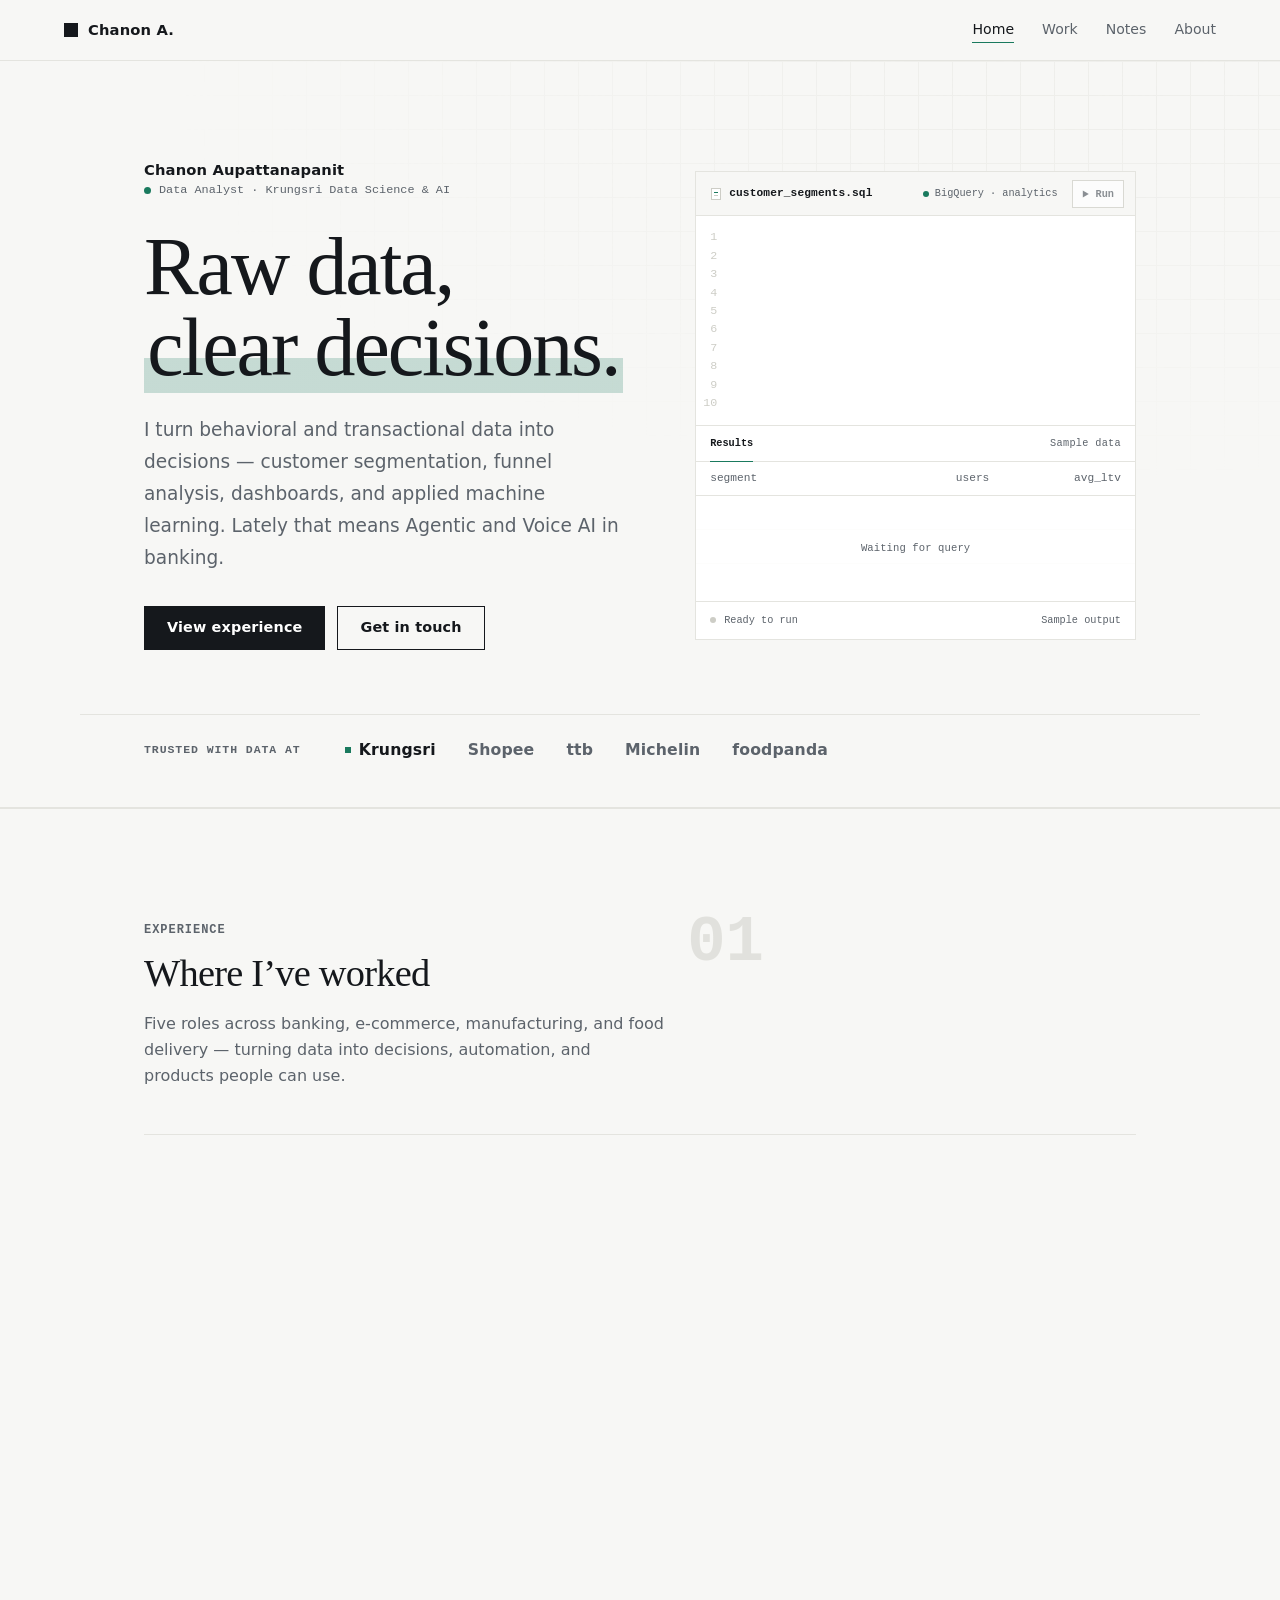
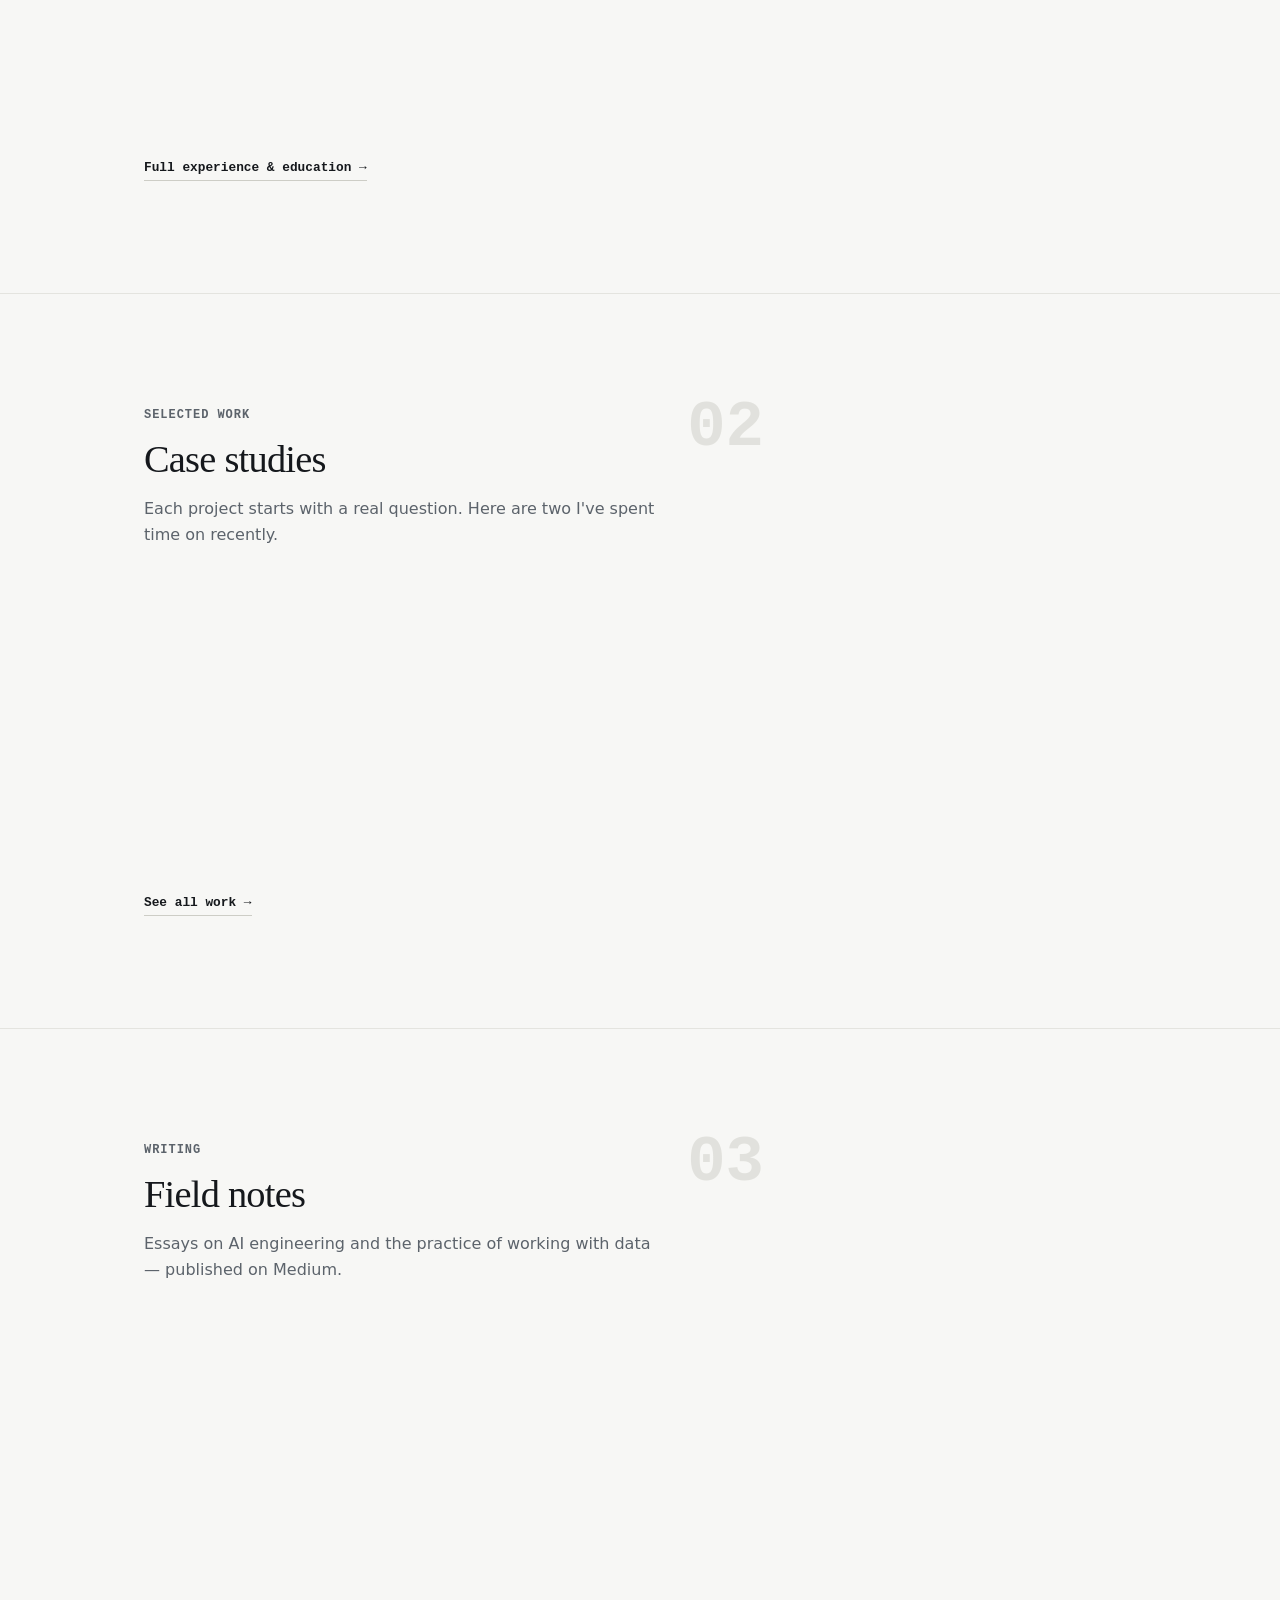
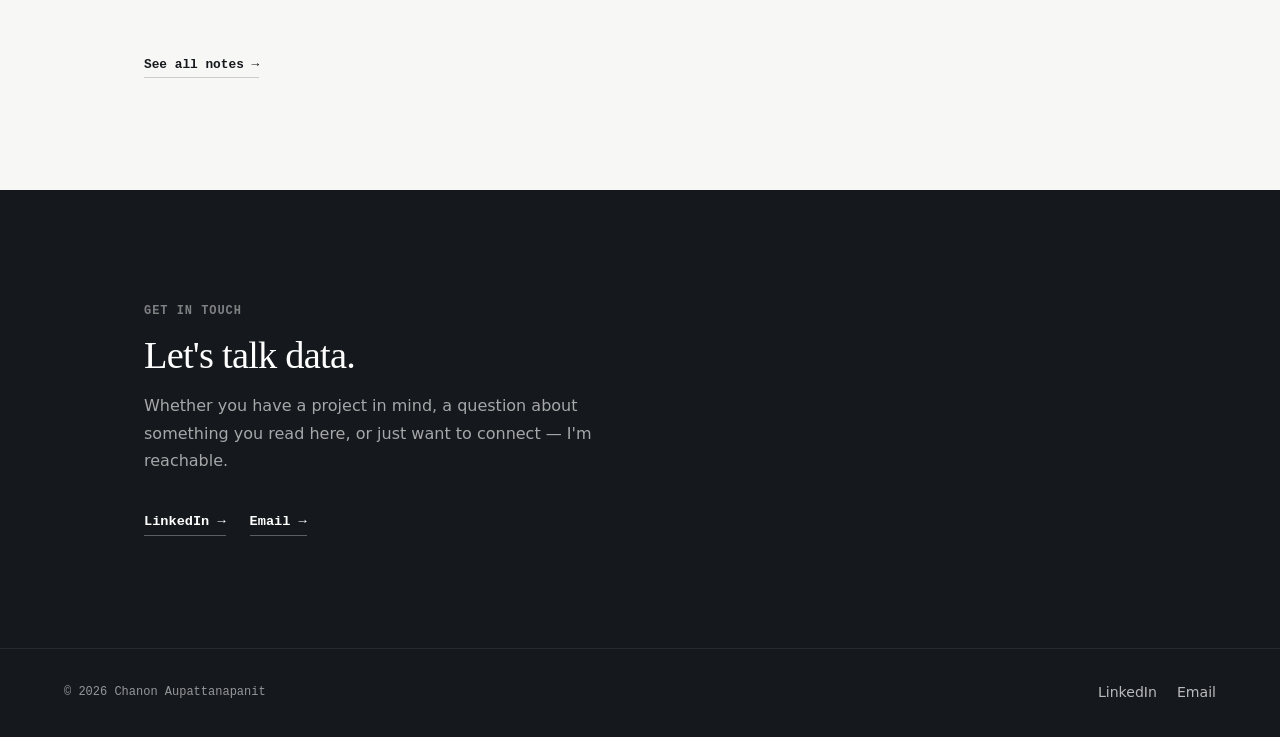
==== index.html @ 45e3fdbd "Secure portfolio website with project documents" ====
<!DOCTYPE html>
<html lang="en">
<head>
  <meta charset="UTF-8">
  <meta name="viewport" content="width=device-width, initial-scale=1.0">
  <meta http-equiv="Content-Security-Policy" content="default-src 'self'; base-uri 'self'; object-src 'none'; form-action 'none'; script-src 'self'; style-src 'self'; img-src 'self' data:; font-src 'self'; connect-src 'none'; media-src 'none'; frame-src 'none'; manifest-src 'self'; upgrade-insecure-requests">
  <meta name="referrer" content="no-referrer">
  <title>Chanon Aupattanapanit — Data &amp; ML</title>
  <meta name="description" content="Portfolio of Chanon Aupattanapanit — data analytics, machine learning, and the decisions that follow.">
  <meta name="author" content="Chanon Aupattanapanit">
  <meta name="theme-color" content="#f7f7f5">
  <link rel="icon" type="image/svg+xml" href="data:image/svg+xml,%3Csvg xmlns='http://www.w3.org/2000/svg' viewBox='0 0 32 32'%3E%3Crect width='32' height='32' fill='%23f7f7f5'/%3E%3Crect x='9' y='9' width='14' height='14' fill='%2315181c'/%3E%3C/svg%3E">
  <!-- [ FILL IN: replace with your actual GitHub Pages URL once the repo is published ] -->
  <link rel="canonical" href="https://nothingtaro.github.io/data-website/">
  <meta property="og:type" content="website">
  <meta property="og:title" content="Chanon Aupattanapanit — Data & ML">
  <meta property="og:description" content="Data analytics, machine learning, and the decisions that follow.">
  <meta property="og:url" content="https://nothingtaro.github.io/data-website/">
  <meta name="twitter:card" content="summary">
  <link rel="stylesheet" href="assets/css/styles.css">
</head>
<body>
  <a class="skip-link" href="#main">Skip to content</a>

  <header class="site-header">
    <a class="brand" href="index.html" aria-label="Home">
      <span class="brand-mark"></span>
      <span>Chanon A.</span>
    </a>
    <nav class="site-nav" aria-label="Primary navigation">
      <a href="index.html" class="current">Home</a>
      <a href="work.html">Work</a>
      <a href="notes.html">Notes</a>
      <a href="about.html">About</a>
    </nav>
  </header>

  <main id="main">

    <!-- Hero ========================================================= -->
    <section class="hero">
      <div class="hero-grid-bg" aria-hidden="true"></div>
      <div class="container hero-inner">

        <div class="hero-copy">
          <div class="hero-identity">
            <span class="hero-id-text">
              <span class="hero-id-name">Chanon Aupattanapanit</span>
              <span class="hero-id-role">
                <span class="live-dot" aria-hidden="true"></span>
                Data Analyst · Krungsri Data Science &amp; AI
              </span>
            </span>
          </div>

          <h1 class="hero-headline">Raw data,<br><span class="hl">clear decisions.</span></h1>

          <p class="hero-lede">
            I turn behavioral and transactional data into decisions — customer
            segmentation, funnel analysis, dashboards, and applied machine learning.
            Lately that means Agentic and Voice AI in banking.
          </p>

          <div class="hero-cta">
            <a class="button primary" href="#experience">View experience</a>
            <a class="button secondary" href="#contact">Get in touch</a>
          </div>
        </div>

        <figure class="hero-visual sql-demo" data-sql-demo
                aria-labelledby="sql-demo-title" aria-describedby="sql-demo-description">
          <figcaption class="sql-toolbar">
            <span class="sql-file" id="sql-demo-title">
              <span class="sql-file-mark" aria-hidden="true"></span>
              customer_segments.sql
            </span>
            <span class="sql-connection">
              <span class="sql-connection-dot" aria-hidden="true"></span>
              <span class="sql-connection-wide">BigQuery · </span>analytics
            </span>
            <button class="sql-run" type="button" data-sql-run hidden>
              <svg viewBox="0 0 10 12" width="8" height="10" aria-hidden="true" focusable="false">
                <path d="M1 1.5 8.5 6 1 10.5Z" fill="currentColor"></path>
              </svg>
              <span data-sql-run-label>Run again</span>
            </button>
            <span class="visually-hidden" id="sql-demo-description">
              An illustrative customer segmentation query being written and run, followed by sample results.
            </span>
          </figcaption>

          <div class="sql-editor">
            <pre class="sql-query"><code><span class="sql-line" data-sql-line><span class="sql-line-code"><span class="tok-key">SELECT</span></span></span>
<span class="sql-line" data-sql-line><span class="sql-line-code">  segment,</span></span>
<span class="sql-line" data-sql-line><span class="sql-line-code">  <span class="tok-fn">COUNT</span>(<span class="tok-key">DISTINCT</span> customer_id) <span class="tok-key">AS</span> users,</span></span>
<span class="sql-line" data-sql-line><span class="sql-line-code">  <span class="tok-fn">ROUND</span>(<span class="tok-fn">AVG</span>(ltv)) <span class="tok-key">AS</span> avg_ltv</span></span>
<span class="sql-line" data-sql-line><span class="sql-line-code"><span class="tok-key">FROM</span> <span class="tok-source">`analytics.customer_segments`</span></span></span>
<span class="sql-line" data-sql-line><span class="sql-line-code"><span class="tok-key">WHERE</span> last_active_date <span class="tok-op">&gt;=</span> <span class="tok-fn">DATE_SUB</span>(</span></span>
<span class="sql-line" data-sql-line><span class="sql-line-code">  <span class="tok-fn">CURRENT_DATE</span>(), <span class="tok-key">INTERVAL</span> <span class="tok-num">90</span> <span class="tok-key">DAY</span>)</span></span>
<span class="sql-line" data-sql-line><span class="sql-line-code"><span class="tok-key">GROUP BY</span> segment</span></span>
<span class="sql-line" data-sql-line><span class="sql-line-code"><span class="tok-key">ORDER BY</span> avg_ltv <span class="tok-key">DESC</span></span></span>
<span class="sql-line" data-sql-line><span class="sql-line-code"><span class="tok-key">LIMIT</span> <span class="tok-num">3</span>;</span></span></code></pre>
          </div>

          <div class="sql-progress" aria-hidden="true"><span></span></div>

          <div class="sql-results">
            <div class="sql-results-bar">
              <span class="sql-results-tab">Results</span>
              <span class="sql-sample-label">Sample data</span>
            </div>
            <div class="sql-results-body">
              <table class="sql-table">
                <caption class="visually-hidden">Sample results from the customer segmentation query</caption>
                <colgroup>
                  <col class="sql-col-segment">
                  <col>
                  <col>
                </colgroup>
                <thead>
                  <tr>
                    <th scope="col">segment</th>
                    <th scope="col">users</th>
                    <th scope="col">avg_ltv</th>
                  </tr>
                </thead>
                <tbody>
                  <tr class="sql-result-row" data-sql-row>
                    <td>Champions</td>
                    <td>184,392</td>
                    <td>฿12,840</td>
                  </tr>
                  <tr class="sql-result-row" data-sql-row>
                    <td>Loyal</td>
                    <td>327,018</td>
                    <td>฿8,420</td>
                  </tr>
                  <tr class="sql-result-row" data-sql-row>
                    <td>Promising</td>
                    <td>241,506</td>
                    <td>฿5,960</td>
                  </tr>
                </tbody>
              </table>
              <div class="sql-empty-state" data-sql-empty aria-hidden="true">Waiting for query</div>
            </div>
            <div class="sql-status">
              <span class="sql-status-copy">
                <span class="sql-status-dot" aria-hidden="true"></span>
                <span data-sql-status>Query complete</span>
              </span>
              <span class="sql-status-meta" data-sql-meta>3 rows</span>
            </div>
            <span class="visually-hidden" data-sql-announcer aria-live="polite"></span>
          </div>
        </figure>

      </div>

      <!-- Credibility strip -->
      <div class="container creds">
        <p class="creds-label">Trusted with data at</p>
        <ul class="creds-brands">
          <li class="is-current">Krungsri</li>
          <li>Shopee</li>
          <li>ttb</li>
          <li>Michelin</li>
          <li>foodpanda</li>
        </ul>
      </div>
    </section>

    <!-- 01 · Experience ============================================= -->
    <section id="experience" class="section section--divided home-experience">
      <div class="container">
        <div class="section-head">
          <span class="section-index" aria-hidden="true">01</span>
          <p class="section-kicker">Experience</p>
          <h2>Where I’ve worked</h2>
          <p class="section-intro">
            Five roles across banking, e-commerce, manufacturing, and food delivery — turning data into
            decisions, automation, and products people can use.
          </p>
        </div>

        <div class="experience-list">
          <article class="experience-item is-current" data-reveal>
            <p class="experience-period">May 2025 – present</p>
            <div class="experience-position">
              <h3>Data Analyst</h3>
              <p class="experience-org">Krungsri · DDO Innovation, Data Science &amp; AI</p>
            </div>
            <p class="experience-summary">
              Built renewal-campaign segmentation and app-funnel analysis to guide personalized
              communication; supporting Voice and Agentic AI for QC operations.
            </p>
          </article>

          <article class="experience-item" data-reveal>
            <p class="experience-period">Nov 2023 – Apr 2025</p>
            <div class="experience-position">
              <h3>Business Intelligence &amp; Seller Experience</h3>
              <p class="experience-org">Shopee · BD Infrastructure</p>
            </div>
            <p class="experience-summary">
              Built payment-operations automation that cut prepaid-campaign task volume by 70%,
              then surfaced seller pain points through sentiment analysis.
            </p>
          </article>

          <article class="experience-item" data-reveal>
            <p class="experience-period">Jun – Aug 2023</p>
            <div class="experience-position">
              <h3>Data Scientist <span class="role-tag">Intern</span></h3>
              <p class="experience-org">ttb bank · TTB Analytics</p>
            </div>
            <p class="experience-summary">
              Applied reinforcement learning to enhance the DELPHI algorithm behind personalized
              card recommendations in the TTB application.
            </p>
          </article>

          <article class="experience-item" data-reveal>
            <p class="experience-period">Jan – Apr 2023</p>
            <div class="experience-position">
              <h3>Data Analyst <span class="role-tag">Intern</span></h3>
              <p class="experience-org">Michelin · Norm &amp; Regulation</p>
            </div>
            <p class="experience-summary">
              Designed a dashboard to track tire-line certification approvals and shaped raw
              operational data into analysis-ready datasets.
            </p>
          </article>

          <article class="experience-item" data-reveal>
            <p class="experience-period">Dec 2021 – Jan 2022</p>
            <div class="experience-position">
              <h3>Data Analyst <span class="role-tag">Intern</span></h3>
              <p class="experience-org">foodpanda · Data &amp; Insight</p>
            </div>
            <p class="experience-summary">
              Extracted vendor insights and built an interactive KPI dashboard for 2021
              business performance.
            </p>
          </article>
        </div>

        <a class="see-all" href="about.html#experience">Full experience &amp; education →</a>
      </div>
    </section>

    <!-- 02 · Work =================================================== -->
    <section class="section section--divided">
      <div class="container">
        <div class="section-head">
          <span class="section-index" aria-hidden="true">02</span>
          <p class="section-kicker">Selected work</p>
          <h2>Case studies</h2>
          <p class="section-intro">
            Each project starts with a real question. Here are two I've spent time on recently.
          </p>
        </div>

        <div class="card-grid">
          <article class="feature-card" data-reveal>
            <div class="feature-top">
              <span class="feature-cat">Deep learning</span>
              <span class="feature-num" aria-hidden="true">01</span>
            </div>
            <h3>Thai Food Image Classification</h3>
            <p>A CNN that identifies 12 Thai dishes from a single photo — a fine-tuned
              Xception reached 93% accuracy across four benchmarked architectures.</p>
            <div class="feature-foot">
              <span class="feature-metric"><b>93%</b> accuracy · 4 models</span>
              <a class="teaser-link" href="work.html#thai-food">Read case study →</a>
            </div>
          </article>

          <article class="feature-card" data-reveal>
            <div class="feature-top">
              <span class="feature-cat">Optimization / ML</span>
              <span class="feature-num" aria-hidden="true">02</span>
            </div>
            <h3>Dynamic Vehicle Routing</h3>
            <p>Dispatch strategies for vehicle routing with time windows at the EURO Meets
              NeurIPS 2022 competition — 26th on the qualification leaderboard.</p>
            <div class="feature-foot">
              <span class="feature-metric"><b>26th</b> of the qualifying field</span>
              <a class="teaser-link" href="work.html#vehicle-routing">Read case study →</a>
            </div>
          </article>
        </div>

        <a class="see-all" href="work.html">See all work →</a>
      </div>
    </section>

    <!-- 03 · Notes ================================================== -->
    <section class="section section--divided">
      <div class="container">
        <div class="section-head">
          <span class="section-index" aria-hidden="true">03</span>
          <p class="section-kicker">Writing</p>
          <h2>Field notes</h2>
          <p class="section-intro">
            Essays on AI engineering and the practice of working with data — published on Medium.
          </p>
        </div>

        <div class="card-grid">
          <article class="note-card" data-reveal>
            <div class="note-top">
              <time datetime="2026-06-29">Jun 2026</time>
              <span class="note-tag">Agentic AI</span>
            </div>
            <h3>Loop Engineering: the loop that knows when to stop</h3>
            <p>The overlooked layer above prompt, context, and harness — designing the control
              flow that decides when an agent keeps iterating or stops.</p>
            <a class="teaser-link" href="notes.html">Read note →</a>
          </article>

          <article class="note-card" data-reveal>
            <div class="note-top">
              <time datetime="2026-06-07">Jun 2026</time>
              <span class="note-tag">AI Engineering</span>
            </div>
            <h3>From prompt to harness: three evolutions every AI builder must understand</h3>
            <p>Most production AI failures aren't model problems. A framework for what they
              actually are — and how to fix them.</p>
            <a class="teaser-link" href="notes.html">Read note →</a>
          </article>
        </div>

        <a class="see-all" href="notes.html">See all notes →</a>
      </div>
    </section>

    <!-- Contact close =============================================== -->
    <section id="contact" class="section contact-close">
      <div class="container">
        <p class="section-kicker">Get in touch</p>
        <h2>Let's talk data.</h2>
        <p class="contact-text">
          Whether you have a project in mind, a question about something you read here,
          or just want to connect — I'm reachable.
        </p>
        <div class="contact-links">
          <a href="https://www.linkedin.com/in/chanon-a/" target="_blank" rel="noopener noreferrer">LinkedIn →</a>
          <a href="mailto:chanon.aupattanapanit@gmail.com">Email →</a>
        </div>
      </div>
    </section>

  </main>

  <footer class="site-footer">
    <p class="footer-copy">&copy; 2026 Chanon Aupattanapanit</p>
    <div class="footer-links">
      <a href="https://www.linkedin.com/in/chanon-a/" target="_blank" rel="noopener noreferrer">LinkedIn</a>
      <a href="mailto:chanon.aupattanapanit@gmail.com">Email</a>
    </div>
  </footer>

  <script src="assets/js/motion.js" defer></script>
</body>
</html>
---- assets/css/styles.css ----
/* ---------------------------------------------------------------
   Design tokens
--------------------------------------------------------------- */
:root {
  --bg: #f7f7f5;
  --paper: #ffffff;
  --ink: #15181c;
  --muted: #5c636b;
  --line: #e4e4df;
  --line-strong: #cdcdc6;
  --accent: #1a7a5e;
  --serif: Georgia, "Times New Roman", serif;
  --mono: "SFMono-Regular", Consolas, "Liberation Mono", monospace;
  --sans: system-ui, -apple-system, BlinkMacSystemFont, "Segoe UI", sans-serif;
  --max-w: 1120px;
  --pad: clamp(20px, 5vw, 72px);
  --dur-fast: 150ms;
  --dur-base: 240ms;
  --ease-out: cubic-bezier(0.22, 1, 0.36, 1);
  --ease-in: cubic-bezier(0.4, 0, 1, 1);
}

/* ---------------------------------------------------------------
   Reset & base
--------------------------------------------------------------- */
*, *::before, *::after { box-sizing: border-box; }

html { scroll-behavior: smooth; }

body {
  margin: 0;
  color: var(--ink);
  font-family: var(--sans);
  background: var(--bg);
  font-size: 16px;
  line-height: 1.65;
  -webkit-font-smoothing: antialiased;
}

a { color: inherit; text-decoration: none; }

img { display: block; max-width: 100%; }

/* ---------------------------------------------------------------
   Accessibility
--------------------------------------------------------------- */
:focus-visible {
  outline: 2px solid var(--accent);
  outline-offset: 3px;
}

.skip-link {
  position: absolute;
  left: -9999px;
  top: 0;
  z-index: 100;
  background: var(--ink);
  color: #fff;
  padding: 10px 16px;
  font-family: var(--sans);
  font-weight: 600;
  font-size: 0.9rem;
}

.skip-link:focus {
  left: var(--pad);
  top: 12px;
}

/* Anchor targets must clear the sticky header */
:target {
  scroll-margin-top: 96px;
}

@media (prefers-reduced-motion: reduce) {
  html { scroll-behavior: auto; }
  *, *::before, *::after {
    animation-duration: 0.01ms !important;
    animation-iteration-count: 1 !important;
    animation-delay: 0s !important;
    transition-duration: 0.01ms !important;
    transition-delay: 0s !important;
  }
  [data-reveal] {
    transition-duration: 0.01ms !important;
  }
}

.visually-hidden {
  position: absolute !important;
  width: 1px !important;
  height: 1px !important;
  padding: 0 !important;
  margin: -1px !important;
  overflow: hidden !important;
  clip: rect(0, 0, 0, 0) !important;
  white-space: nowrap !important;
  border: 0 !important;
}

/* ---------------------------------------------------------------
   Motion — entrance on load
--------------------------------------------------------------- */
@keyframes fade-up {
  from { opacity: 0; transform: translateY(10px); }
  to { opacity: 1; transform: none; }
}

.hero-identity,
.hero-headline,
.hero-lede,
.hero-cta,
.hero-visual,
.page-hero .eyebrow,
.page-hero h1,
.page-hero-text {
  animation: fade-up var(--dur-base) var(--ease-out) both;
}

.hero-identity { animation-delay: 0ms; }
.hero-headline { animation-delay: 80ms; }
.hero-lede     { animation-delay: 160ms; }
.hero-cta      { animation-delay: 240ms; }
.hero-visual   { animation-delay: 220ms; }

.page-hero .eyebrow { animation-delay: 0ms; }
.page-hero h1        { animation-delay: 60ms; }
.page-hero-text      { animation-delay: 120ms; }

/* ---------------------------------------------------------------
   Motion — scroll reveal (progressive enhancement, see motion.js)
   Content is visible by default; only hidden once js-reveal
   confirms IntersectionObserver support and JS actually ran.
--------------------------------------------------------------- */
[data-reveal] {
  transition: opacity var(--dur-base) var(--ease-out), transform var(--dur-base) var(--ease-out);
}

html.js-reveal [data-reveal] {
  opacity: 0;
  transform: translateY(12px);
}

html.js-reveal [data-reveal].is-visible {
  opacity: 1;
  transform: none;
}

.card-grid > :nth-child(2) { transition-delay: 80ms; }

/* ---------------------------------------------------------------
   Typography
--------------------------------------------------------------- */
h1, h2 {
  font-family: var(--serif);
  font-weight: 400;
  margin-top: 0;
  letter-spacing: -0.02em;
}

h3, h4 {
  font-family: var(--sans);
  margin-top: 0;
}

h1 {
  font-size: clamp(2.8rem, 6.5vw, 6rem);
  line-height: 1.0;
  margin-bottom: 28px;
  overflow-wrap: break-word;
}

h2 {
  font-size: clamp(1.8rem, 3vw, 2.8rem);
  line-height: 1.1;
  margin-bottom: 16px;
}

h3 {
  font-size: 1.1rem;
  font-weight: 600;
  line-height: 1.35;
  margin-bottom: 8px;
}

h4 {
  font-size: 1rem;
  font-weight: 600;
  margin-bottom: 4px;
}

p { margin-top: 0; line-height: 1.65; }

.mono { font-family: var(--mono); }
.muted { color: var(--muted); }

/* ---------------------------------------------------------------
   Layout
--------------------------------------------------------------- */
.container {
  max-width: var(--max-w);
  margin-inline: auto;
  padding-inline: var(--pad);
}

.section { padding-block: clamp(72px, 10vw, 112px); }
.section--divided { border-top: 1px solid var(--line); }

.section-intro {
  color: var(--muted);
  max-width: 520px;
  margin-bottom: 40px;
}

.section-head {
  position: relative;
  max-width: 620px;
  margin-bottom: 44px;
}

.section-index {
  position: absolute;
  top: -0.15em;
  right: 0;
  font-family: var(--mono);
  font-size: clamp(2.4rem, 6vw, 4rem);
  font-weight: 600;
  line-height: 1;
  color: var(--line-strong);
  opacity: 0.5;
  pointer-events: none;
}

.section-head .section-intro { margin-bottom: 0; }

/* ---------------------------------------------------------------
   Buttons
--------------------------------------------------------------- */
.button {
  display: inline-flex;
  min-height: 44px;
  align-items: center;
  justify-content: center;
  padding: 0 22px;
  border: 1px solid var(--ink);
  font-family: var(--sans);
  font-weight: 600;
  font-size: 0.9rem;
  cursor: pointer;
  transition: background var(--dur-fast) ease, color var(--dur-fast) ease, transform var(--dur-fast) var(--ease-out);
  letter-spacing: 0.01em;
}

.button:active { transform: translateY(1px); }

.button.primary {
  background: var(--ink);
  color: #fff;
}

.button.secondary {
  background: transparent;
  color: var(--ink);
}

@media (hover: hover) and (pointer: fine) {
  .button.primary:hover { background: #2a2f35; }

  .button.secondary:hover {
    background: var(--ink);
    color: #fff;
  }
}

/* ---------------------------------------------------------------
   Header / Nav
--------------------------------------------------------------- */
.site-header {
  position: sticky;
  top: 0;
  z-index: 10;
  display: flex;
  align-items: center;
  justify-content: space-between;
  gap: 24px;
  padding: 18px var(--pad);
  border-bottom: 1px solid var(--line);
  background: rgba(247, 247, 245, 0.94);
  backdrop-filter: blur(16px);
}

.brand {
  display: flex;
  align-items: center;
  gap: 10px;
  font-weight: 700;
  font-size: 0.92rem;
  letter-spacing: 0.01em;
}

.brand-mark {
  width: 14px;
  height: 14px;
  background: var(--ink);
  flex-shrink: 0;
}

.site-nav {
  display: flex;
  align-items: center;
  gap: clamp(16px, 2.5vw, 28px);
  font-size: 0.88rem;
  font-weight: 500;
  color: var(--muted);
}

.site-nav a {
  position: relative;
  padding-bottom: 1px;
}

.site-nav a::after {
  content: "";
  position: absolute;
  left: 0;
  right: 0;
  bottom: -1px;
  height: 1px;
  background: var(--accent);
  transform: scaleX(0);
  transform-origin: left;
  transition: transform var(--dur-fast) var(--ease-out);
}

.site-nav a.current,
.site-nav a:focus-visible {
  color: var(--ink);
}

.site-nav a.current::after,
.site-nav a:focus-visible::after {
  transform: scaleX(1);
}

@media (hover: hover) and (pointer: fine) {
  .site-nav a:hover { color: var(--ink); }
  .site-nav a:hover::after { transform: scaleX(1); }
}

/* ---------------------------------------------------------------
   Shared labels
--------------------------------------------------------------- */
.eyebrow,
.section-kicker {
  font-family: var(--mono);
  font-size: 0.75rem;
  font-weight: 600;
  color: var(--muted);
  text-transform: uppercase;
  letter-spacing: 0.08em;
  margin: 0 0 12px;
}

.meta-label {
  font-family: var(--mono);
  font-size: 0.75rem;
  color: var(--muted);
  text-transform: uppercase;
  letter-spacing: 0.06em;
}

.tag {
  font-family: var(--mono);
  font-size: 0.72rem;
  font-weight: 600;
  padding: 3px 8px;
  border: 1px solid var(--line);
  color: var(--muted);
}

.see-all {
  display: inline-block;
  font-family: var(--mono);
  font-size: 0.8rem;
  font-weight: 600;
  color: var(--ink);
  border-bottom: 1px solid var(--line-strong);
  padding-bottom: 2px;
  transition: border-color var(--dur-fast), color var(--dur-fast);
}

.teaser-link {
  display: inline-block;
  font-family: var(--mono);
  font-size: 0.78rem;
  font-weight: 600;
  color: var(--accent);
  transition: opacity var(--dur-fast), transform var(--dur-fast) var(--ease-out);
}

.teaser-link:focus-visible { opacity: 0.7; transform: translateX(3px); }

@media (hover: hover) and (pointer: fine) {
  .see-all:hover { border-color: var(--accent); color: var(--accent); }
  .teaser-link:hover { opacity: 0.7; transform: translateX(3px); }
}

/* ---------------------------------------------------------------
   Page hero (inner pages)
--------------------------------------------------------------- */
.page-hero {
  padding-block: clamp(56px, 8vw, 96px) 48px;
  border-bottom: 1px solid var(--line);
}

.page-hero h1 {
  font-size: clamp(2.4rem, 5vw, 4.8rem);
  margin-bottom: 16px;
}

.page-hero-text {
  color: var(--muted);
  max-width: 520px;
  font-size: 1rem;
  line-height: 1.72;
  margin: 0;
}

/* ---------------------------------------------------------------
   Hero (index.html)
--------------------------------------------------------------- */
.hero {
  position: relative;
  overflow: hidden;
  padding-block: clamp(52px, 8vw, 100px) clamp(28px, 4vw, 44px);
  border-bottom: 1px solid var(--line);
}

/* faint data-grid texture, fading toward the visual */
.hero-grid-bg {
  position: absolute;
  inset: 0;
  background-image:
    linear-gradient(var(--line) 1px, transparent 1px),
    linear-gradient(90deg, var(--line) 1px, transparent 1px);
  background-size: 34px 34px;
  -webkit-mask-image: radial-gradient(115% 85% at 82% 6%, #000 0%, transparent 60%);
          mask-image: radial-gradient(115% 85% at 82% 6%, #000 0%, transparent 60%);
  opacity: 0.5;
  pointer-events: none;
}

.hero-inner {
  position: relative;
  display: grid;
  grid-template-columns: minmax(0, 1.05fr) minmax(0, 0.95fr);
  gap: clamp(32px, 5vw, 72px);
  align-items: center;
}

.hero-copy {
  min-width: 0;
  max-width: 620px;
}

/* identity row */
.hero-identity {
  display: flex;
  align-items: center;
  gap: 12px;
  margin-bottom: 30px;
}

.hero-id-text { display: flex; flex-direction: column; gap: 3px; line-height: 1.25; }

.hero-id-name {
  font-weight: 600;
  font-size: 0.92rem;
  letter-spacing: 0.01em;
}

.hero-id-role {
  display: flex;
  align-items: center;
  gap: 8px;
  font-family: var(--mono);
  font-size: 0.74rem;
  color: var(--muted);
}

.live-dot {
  width: 7px;
  height: 7px;
  border-radius: 50%;
  background: var(--accent);
  flex-shrink: 0;
}

@media (prefers-reduced-motion: no-preference) {
  .live-dot { animation: live-pulse 2.4s var(--ease-out) infinite; }
}

@keyframes live-pulse {
  0%   { box-shadow: 0 0 0 0 rgba(26, 122, 94, 0.45); }
  70%  { box-shadow: 0 0 0 7px rgba(26, 122, 94, 0); }
  100% { box-shadow: 0 0 0 0 rgba(26, 122, 94, 0); }
}

/* headline */
.hero-headline {
  font-size: clamp(2.9rem, 6.4vw, 5.6rem);
  line-height: 0.98;
  letter-spacing: -0.025em;
  margin-bottom: 26px;
  overflow-wrap: break-word;
}

.hero-headline .hl {
  background-image: linear-gradient(transparent 62%, rgba(26, 122, 94, 0.22) 62%);
  background-repeat: no-repeat;
  background-size: 100% 100%;
  padding-inline: 0.04em;
}

@media (prefers-reduced-motion: no-preference) {
  .hero-headline .hl {
    background-size: 0% 100%;
    animation: hl-sweep 0.7s var(--ease-out) 0.55s forwards;
  }
}

@keyframes hl-sweep { to { background-size: 100% 100%; } }

.hero-lede {
  max-width: 34rem;
  color: var(--muted);
  font-size: clamp(1rem, 1.5vw, 1.16rem);
  line-height: 1.72;
  margin-bottom: 32px;
}

.hero-cta { display: flex; gap: 12px; flex-wrap: wrap; }

/* hero visual — SQL query demo */
.hero-visual {
  min-width: 0;
  margin: 0;
  border: 1px solid var(--line);
  background: var(--paper);
  overflow: hidden;
}

.sql-toolbar {
  display: grid;
  grid-template-columns: minmax(0, 1fr) auto auto;
  align-items: center;
  gap: 14px;
  min-height: 44px;
  padding: 7px 11px 7px 15px;
  border-bottom: 1px solid var(--line);
  background: var(--bg);
  color: var(--muted);
  font-family: var(--mono);
  font-size: 0.7rem;
  font-weight: 600;
}

.sql-file {
  display: flex;
  align-items: center;
  gap: 8px;
  min-width: 0;
  color: var(--ink);
  letter-spacing: 0.01em;
  white-space: nowrap;
  overflow: hidden;
  text-overflow: ellipsis;
}

.sql-file-mark {
  position: relative;
  width: 10px;
  height: 12px;
  border: 1px solid var(--line-strong);
  background: var(--paper);
  flex: 0 0 auto;
}

.sql-file-mark::after {
  content: "";
  position: absolute;
  left: 2px;
  right: 2px;
  top: 3px;
  height: 1px;
  background: var(--accent);
  box-shadow: 0 3px 0 var(--line-strong);
}

.sql-connection {
  display: inline-flex;
  align-items: center;
  gap: 6px;
  font-size: 0.64rem;
  font-weight: 400;
  white-space: nowrap;
}

.sql-connection-dot {
  width: 6px;
  height: 6px;
  border-radius: 50%;
  background: var(--accent);
  flex: 0 0 auto;
}

.sql-run {
  display: inline-flex;
  align-items: center;
  justify-content: center;
  gap: 6px;
  min-height: 28px;
  padding: 0 9px;
  border: 1px solid var(--line-strong);
  border-radius: 0;
  background: var(--paper);
  color: var(--ink);
  font: 600 0.64rem/1 var(--mono);
  cursor: pointer;
  transition: border-color var(--dur-fast), color var(--dur-fast), background var(--dur-fast);
}

.sql-run[hidden] { display: none; }

.sql-run:disabled {
  color: var(--muted);
  cursor: default;
  opacity: 0.7;
}

@media (hover: hover) and (pointer: fine) {
  .sql-run:not(:disabled):hover {
    border-color: var(--accent);
    color: var(--accent);
  }
}

.sql-editor {
  overflow-x: auto;
  overflow-y: hidden;
  padding: 12px 0;
  scrollbar-width: thin;
  scrollbar-color: var(--line-strong) transparent;
}

.sql-query {
  margin: 0;
  color: var(--ink);
  font-family: var(--mono);
  font-size: clamp(0.66rem, 1.05vw, 0.73rem);
  line-height: 1.58;
}

.sql-query code {
  counter-reset: sql-line;
  white-space: normal;
}

.sql-line {
  position: relative;
  display: grid;
  grid-template-columns: 2.7em max-content;
  min-width: max-content;
  padding-right: 16px;
  counter-increment: sql-line;
}

.sql-line::before {
  content: counter(sql-line);
  display: block;
  padding-right: 0.9em;
  text-align: right;
  color: var(--line-strong);
  transition: color var(--dur-fast);
}

.sql-line-code {
  display: inline-block;
  width: max-content;
  padding-right: 2px;
  border-right: 1px solid transparent;
  white-space: pre;
}

.tok-key { color: var(--accent); font-weight: 600; }
.tok-fn  { color: var(--ink); font-weight: 600; }
.tok-op,
.tok-num,
.tok-source { color: var(--muted); }

.sql-demo.is-enhanced .sql-line-code {
  opacity: 0.12;
  clip-path: inset(0 100% 0 0);
}

.sql-demo.is-enhanced .sql-line.is-written .sql-line-code {
  opacity: 1;
  clip-path: inset(0 0 0 0);
  transition: clip-path 220ms linear, opacity 120ms ease;
}

.sql-demo.is-enhanced .sql-line.is-current {
  background: linear-gradient(90deg, rgba(26, 122, 94, 0.055), transparent 82%);
}

.sql-demo.is-enhanced .sql-line.is-current::before { color: var(--accent); }

.sql-demo.is-enhanced .sql-line.is-current .sql-line-code {
  border-right-color: var(--accent);
}

.sql-progress {
  position: relative;
  height: 1px;
  overflow: hidden;
  background: var(--line);
}

.sql-progress span {
  position: absolute;
  inset: 0;
  background: var(--accent);
  opacity: 0;
  transform: scaleX(0);
  transform-origin: left;
}

.sql-demo.is-running .sql-progress span {
  animation: sql-execute 680ms var(--ease-out) both;
}

@keyframes sql-execute {
  0% { opacity: 0.45; transform: scaleX(0); }
  100% { opacity: 1; transform: scaleX(1); }
}

.sql-results { background: var(--paper); }

.sql-results-bar {
  display: flex;
  align-items: stretch;
  justify-content: space-between;
  min-height: 36px;
  border-bottom: 1px solid var(--line);
}

.sql-results-tab,
.sql-sample-label {
  display: inline-flex;
  align-items: center;
  font-family: var(--mono);
  font-size: 0.64rem;
}

.sql-results-tab {
  position: relative;
  padding: 0 14px;
  color: var(--ink);
  font-weight: 600;
}

.sql-results-tab::after {
  content: "";
  position: absolute;
  left: 14px;
  right: 14px;
  bottom: -1px;
  height: 1px;
  background: var(--accent);
}

.sql-sample-label {
  padding: 0 14px;
  color: var(--muted);
  letter-spacing: 0.03em;
}

.sql-results-body {
  position: relative;
  min-height: 139px;
  overflow-x: auto;
  overflow-y: hidden;
  scrollbar-width: thin;
  scrollbar-color: var(--line-strong) transparent;
}

.sql-table {
  width: 100%;
  border-collapse: collapse;
  table-layout: fixed;
  font-family: var(--mono);
  font-size: clamp(0.63rem, 1vw, 0.7rem);
  line-height: 1.35;
}

.sql-col-segment { width: 40%; }

.sql-table th,
.sql-table td {
  padding: 9px 14px;
  overflow: hidden;
  text-overflow: ellipsis;
  white-space: nowrap;
}

.sql-table th {
  color: var(--muted);
  font-weight: 400;
  text-align: right;
  border-bottom: 1px solid var(--line);
}

.sql-table td {
  text-align: right;
  font-variant-numeric: tabular-nums;
}

.sql-table th:first-child,
.sql-table td:first-child { text-align: left; }

.sql-table tbody tr + tr td { border-top: 1px solid var(--line); }

.sql-result-row { height: 34px; }

.sql-demo.is-enhanced .sql-result-row {
  opacity: 0;
  transform: translateY(4px);
}

.sql-demo.is-enhanced .sql-result-row.is-visible {
  opacity: 1;
  transform: none;
  transition: opacity var(--dur-base) var(--ease-out), transform var(--dur-base) var(--ease-out);
}

.sql-empty-state {
  display: none;
  position: absolute;
  inset: 34px 0 0;
  align-items: center;
  justify-content: center;
  background: rgba(255, 255, 255, 0.92);
  color: var(--muted);
  font-family: var(--mono);
  font-size: 0.66rem;
  letter-spacing: 0.01em;
  transition: opacity var(--dur-base);
}

.sql-demo.is-enhanced .sql-empty-state { display: flex; }

.sql-demo.is-enhanced.is-revealing .sql-empty-state,
.sql-demo.is-enhanced.is-complete .sql-empty-state {
  visibility: hidden;
  opacity: 0;
}

.sql-status {
  display: flex;
  align-items: center;
  justify-content: space-between;
  gap: 12px;
  min-height: 38px;
  padding: 8px 14px;
  border-top: 1px solid var(--line);
  color: var(--muted);
  font-family: var(--mono);
  font-size: 0.64rem;
}

.sql-status-copy {
  display: inline-flex;
  align-items: center;
  gap: 8px;
  min-width: 0;
}

.sql-status-dot {
  width: 6px;
  height: 6px;
  border-radius: 50%;
  background: var(--accent);
  flex: 0 0 auto;
  transition: background var(--dur-fast);
}

.sql-status-meta {
  white-space: nowrap;
  font-variant-numeric: tabular-nums;
}

.sql-demo.is-enhanced:not(.is-complete) .sql-status-dot {
  background: var(--line-strong);
}

.sql-demo.is-running .sql-status-dot {
  background: var(--accent);
  animation: sql-status-pulse 680ms var(--ease-out) both;
}

@keyframes sql-status-pulse {
  0% { box-shadow: 0 0 0 0 rgba(26, 122, 94, 0.35); }
  100% { box-shadow: 0 0 0 5px rgba(26, 122, 94, 0); }
}

/* credibility strip */
.creds {
  position: relative;
  display: flex;
  flex-wrap: wrap;
  align-items: center;
  gap: 12px clamp(20px, 4vw, 44px);
  margin-top: clamp(36px, 5vw, 64px);
  padding-top: 22px;
  border-top: 1px solid var(--line);
}

.creds-label {
  font-family: var(--mono);
  font-size: 0.72rem;
  font-weight: 600;
  text-transform: uppercase;
  letter-spacing: 0.08em;
  color: var(--muted);
  margin: 0;
}

.creds-brands {
  display: flex;
  flex-wrap: wrap;
  align-items: center;
  gap: 10px clamp(18px, 3vw, 32px);
  list-style: none;
  margin: 0;
  padding: 0;
}

.creds-brands li {
  font-weight: 600;
  font-size: 0.98rem;
  letter-spacing: 0.01em;
  color: var(--muted);
}

.creds-brands li.is-current { color: var(--ink); }

.creds-brands li.is-current::before {
  content: "";
  display: inline-block;
  width: 6px;
  height: 6px;
  background: var(--accent);
  margin-right: 8px;
  vertical-align: middle;
}

/* ---------------------------------------------------------------
   Home experience ledger (index.html)
--------------------------------------------------------------- */
.experience-list {
  margin-bottom: 34px;
  border-top: 1px solid var(--line);
}

.experience-item {
  display: grid;
  grid-template-columns: 140px minmax(210px, 0.8fr) minmax(0, 1.2fr);
  gap: 20px 32px;
  align-items: start;
  padding: 27px 0;
  border-bottom: 1px solid var(--line);
}

.experience-period,
.experience-org,
.experience-summary { margin: 0; }

.experience-period {
  display: flex;
  align-items: center;
  gap: 8px;
  padding-top: 3px;
  color: var(--muted);
  font-family: var(--mono);
  font-size: 0.71rem;
  line-height: 1.45;
}

.experience-item.is-current .experience-period::before {
  content: "";
  width: 6px;
  height: 6px;
  border-radius: 50%;
  background: var(--accent);
  flex: 0 0 auto;
}

.experience-position h3 {
  margin-bottom: 4px;
  font-size: 1rem;
  line-height: 1.4;
}

.experience-org {
  color: var(--accent);
  font-family: var(--mono);
  font-size: 0.72rem;
  line-height: 1.45;
}

.experience-summary {
  max-width: 58ch;
  color: var(--muted);
  font-size: 0.9rem;
  line-height: 1.65;
}

/* ---------------------------------------------------------------
   Card grid — featured work & notes (index.html)
--------------------------------------------------------------- */
.card-grid {
  display: grid;
  grid-template-columns: repeat(2, 1fr);
  gap: 20px;
  margin-bottom: 36px;
}

.feature-card,
.note-card {
  display: flex;
  flex-direction: column;
  padding: 26px 26px 24px;
  background: var(--paper);
  border: 1px solid var(--line);
  transition: border-color var(--dur-base) var(--ease-out),
              transform var(--dur-base) var(--ease-out);
}

.feature-top {
  display: flex;
  align-items: baseline;
  justify-content: space-between;
  gap: 12px;
  margin-bottom: 16px;
}

.feature-cat {
  font-family: var(--mono);
  font-size: 0.74rem;
  font-weight: 600;
  text-transform: uppercase;
  letter-spacing: 0.06em;
  color: var(--muted);
}

.feature-num {
  font-family: var(--mono);
  font-size: 0.8rem;
  color: var(--line-strong);
}

.feature-card h3,
.note-card h3 {
  font-size: 1.22rem;
  font-weight: 600;
  line-height: 1.28;
  margin-bottom: 10px;
}

.feature-card p,
.note-card p {
  color: var(--muted);
  font-size: 0.94rem;
  line-height: 1.62;
  margin-bottom: 22px;
}

.feature-card p { flex: 1; }

.feature-foot {
  display: flex;
  flex-wrap: wrap;
  align-items: center;
  justify-content: space-between;
  gap: 10px 16px;
  padding-top: 16px;
  border-top: 1px solid var(--line);
}

.feature-metric {
  font-size: 0.82rem;
  color: var(--muted);
}

.feature-metric b {
  font-family: var(--mono);
  font-weight: 600;
  color: var(--accent);
}

.note-top {
  display: flex;
  align-items: center;
  gap: 14px;
  margin-bottom: 14px;
}

.note-top time {
  font-family: var(--mono);
  font-size: 0.75rem;
  color: var(--muted);
}

.note-tag {
  font-family: var(--mono);
  font-size: 0.72rem;
  font-weight: 600;
  color: var(--muted);
  text-transform: uppercase;
  letter-spacing: 0.06em;
}

.note-card .teaser-link { align-self: flex-start; }

@media (hover: hover) and (pointer: fine) {
  .feature-card:hover,
  .note-card:hover {
    border-color: var(--line-strong);
    transform: translateY(-3px);
  }
}

/* ---------------------------------------------------------------
   Contact close
--------------------------------------------------------------- */
.contact-close {
  background: var(--ink);
  color: #fff;
}

.contact-close .section-kicker { color: rgba(255, 255, 255, 0.45); }

.contact-close h2 { color: #fff; }

.contact-text {
  color: rgba(255, 255, 255, 0.62);
  font-size: 1rem;
  line-height: 1.72;
  max-width: 520px;
  margin-bottom: 36px;
}

.contact-links {
  display: flex;
  gap: 24px;
  flex-wrap: wrap;
}

.contact-links a {
  font-family: var(--mono);
  font-weight: 600;
  font-size: 0.85rem;
  color: #fff;
  border-bottom: 1px solid rgba(255, 255, 255, 0.3);
  padding-bottom: 2px;
  transition: border-color var(--dur-fast);
}

@media (hover: hover) and (pointer: fine) {
  .contact-links a:hover { border-color: #fff; }
}

/* ---------------------------------------------------------------
   Case studies (work.html)
--------------------------------------------------------------- */
.case-study {
  display: grid;
  grid-template-columns: 160px 1fr;
  gap: 0 48px;
  padding: 48px 0;
  border-bottom: 1px solid var(--line);
  align-items: start;
}

.case-study:first-child { padding-top: 0; }

.case-id {
  font-family: var(--mono);
  font-size: 0.75rem;
  color: var(--muted);
  display: block;
  margin-bottom: 8px;
}

.case-status {
  font-family: var(--mono);
  font-size: 0.72rem;
  color: var(--muted);
  text-transform: uppercase;
  letter-spacing: 0.06em;
}

.case-study h2 {
  font-family: var(--sans);
  font-weight: 600;
  font-size: 1.35rem;
  line-height: 1.25;
  letter-spacing: 0;
  margin-bottom: 8px;
}

.case-desc {
  color: var(--muted);
  font-size: 0.93rem;
  margin-bottom: 0;
}

.case-entry {
  display: grid;
  grid-template-columns: 72px 1fr;
  gap: 8px 20px;
  margin-top: 24px;
  align-items: baseline;
}

.entry-key {
  font-family: var(--mono);
  font-size: 0.7rem;
  font-weight: 600;
  color: var(--muted);
  text-transform: uppercase;
  letter-spacing: 0.07em;
  padding-top: 2px;
}

.entry-key:nth-of-type(3) { color: var(--accent); }

.entry-val {
  font-size: 0.93rem;
  line-height: 1.65;
  margin: 0;
  max-width: 58ch;
}

.case-tags {
  display: flex;
  flex-wrap: wrap;
  gap: 8px;
  margin-top: 24px;
}

.case-links {
  margin-top: 20px;
}

/* ---------------------------------------------------------------
   Note entries (notes.html)
--------------------------------------------------------------- */
.note-entry {
  display: grid;
  grid-template-columns: 140px 1fr;
  gap: 0 40px;
  padding: 48px 0;
  border-bottom: 1px solid var(--line);
  align-items: start;
}

.note-entry:first-child { padding-top: 0; }

.note-entry-sidebar {
  text-align: right;
  padding-right: 24px;
  border-right: 1px solid var(--line);
  padding-top: 4px;
}

.note-date {
  font-family: var(--mono);
  font-size: 0.75rem;
  color: var(--muted);
  display: block;
  margin-bottom: 6px;
}

.note-entry h2 {
  font-family: var(--sans);
  font-weight: 600;
  font-size: 1.45rem;
  line-height: 1.25;
  letter-spacing: 0;
  margin-bottom: 14px;
}

.note-entry p {
  color: var(--muted);
  font-size: 0.95rem;
  line-height: 1.72;
  max-width: 62ch;
  margin-bottom: 16px;
}

.pull-quote {
  border-left: 2px solid var(--line-strong);
  margin: 24px 0;
  padding: 10px 20px;
}

.pull-quote p {
  font-family: var(--serif);
  font-style: italic;
  font-size: 1.05rem;
  color: var(--ink);
  line-height: 1.65;
  margin: 0;
  max-width: 100%;
}

/* ---------------------------------------------------------------
   About (about.html)
--------------------------------------------------------------- */
.about-grid {
  display: grid;
  grid-template-columns: 1fr 300px;
  gap: 0 64px;
  align-items: start;
}

.bio p {
  font-size: 1.04rem;
  line-height: 1.82;
  max-width: 60ch;
}

.bio p + p { margin-top: 1.4em; }

.bio p:first-of-type::first-letter {
  font-family: var(--serif);
  font-size: 3.6em;
  font-weight: 400;
  line-height: 0.82;
  float: left;
  margin: 0.06em 0.12em 0 0;
  color: var(--ink);
}

.skills-panel {
  border-top: 2px solid var(--ink);
  padding-top: 24px;
  position: sticky;
  top: 80px;
}

.skills-panel > h2 {
  font-family: var(--mono);
  font-size: 0.75rem;
  font-weight: 700;
  color: var(--muted);
  text-transform: uppercase;
  letter-spacing: 0.1em;
  margin-bottom: 28px;
}

.skill-group {
  margin-bottom: 24px;
}

.skill-group-label {
  font-family: var(--mono);
  font-size: 0.72rem;
  font-weight: 600;
  text-transform: uppercase;
  letter-spacing: 0.08em;
  color: var(--muted);
  margin: 0 0 8px;
}

.skill-items {
  list-style: none;
  margin: 0;
  padding: 0;
  display: flex;
  flex-wrap: wrap;
  gap: 6px;
}

.skill-items li {
  font-family: var(--mono);
  font-size: 0.8rem;
  color: var(--ink);
  padding: 4px 10px;
  border: 1px solid var(--line);
}

.resume-cta {
  display: inline-flex;
  align-items: center;
  gap: 10px;
  margin-top: 36px;
  padding: 13px 22px;
  border: 1px solid var(--ink);
  font-weight: 600;
  font-size: 0.9rem;
  background: var(--ink);
  color: #fff;
  cursor: pointer;
  transition: background var(--dur-fast) ease, transform var(--dur-fast) var(--ease-out);
}

.resume-cta:active { transform: translateY(1px); }

.resume-cta--disabled {
  background: transparent;
  color: var(--muted);
  border-color: var(--line-strong);
  cursor: default;
}

@media (hover: hover) and (pointer: fine) {
  .resume-cta:hover { background: #2a2f35; }
}

/* Timeline */
.timeline {
  padding-top: 72px;
  margin-top: 72px;
  border-top: 1px solid var(--line);
}

.timeline h2 { margin-bottom: 48px; }

.timeline-item {
  display: grid;
  grid-template-columns: 140px 1fr;
  gap: 0 32px;
  margin-bottom: 40px;
  padding-bottom: 40px;
  border-bottom: 1px solid var(--line);
  align-items: start;
}

.timeline-item:last-child {
  border-bottom: 0;
  margin-bottom: 0;
  padding-bottom: 0;
}

.timeline-period {
  font-family: var(--mono);
  font-size: 0.75rem;
  color: var(--muted);
  padding-top: 4px;
}

.timeline-item h3 {
  font-family: var(--sans);
  font-size: 1.08rem;
  font-weight: 600;
  line-height: 1.35;
  margin-bottom: 2px;
}

.role-tag {
  font-family: var(--mono);
  font-size: 0.62rem;
  font-weight: 600;
  text-transform: uppercase;
  letter-spacing: 0.08em;
  color: var(--muted);
  border: 1px solid var(--line-strong);
  padding: 2px 6px;
  vertical-align: middle;
  margin-left: 8px;
  white-space: nowrap;
}

.timeline-org {
  font-family: var(--mono);
  font-size: 0.78rem;
  color: var(--accent);
  display: block;
  margin-bottom: 10px;
}

.timeline-desc {
  font-size: 0.93rem;
  color: var(--muted);
  line-height: 1.65;
  margin: 0;
  max-width: 58ch;
}

/* Certifications */
.certs {
  padding-top: 72px;
  margin-top: 72px;
  border-top: 1px solid var(--line);
}

.certs h2 { margin-bottom: 32px; }

.cert-list {
  list-style: none;
  margin: 0;
  padding: 0;
  max-width: 60ch;
}

.cert-list li {
  display: flex;
  align-items: center;
  gap: 14px;
  font-size: 0.95rem;
  color: var(--ink);
  padding: 14px 0;
  border-bottom: 1px solid var(--line);
}

.cert-list li::before {
  content: "";
  width: 6px;
  height: 6px;
  background: var(--accent);
  flex-shrink: 0;
}

.cert-list li:last-child { border-bottom: 0; }

/* ---------------------------------------------------------------
   Footer
--------------------------------------------------------------- */
.site-footer {
  background: var(--ink);
  color: #fff;
  display: flex;
  align-items: center;
  justify-content: space-between;
  gap: 24px;
  padding: 32px var(--pad);
  border-top: 1px solid rgba(255, 255, 255, 0.08);
  flex-wrap: wrap;
}

.footer-copy {
  font-family: var(--mono);
  font-size: 0.75rem;
  color: rgba(255, 255, 255, 0.55);
  margin: 0;
}

.footer-links {
  display: flex;
  gap: 20px;
  flex-wrap: wrap;
}

.footer-links a {
  color: rgba(255, 255, 255, 0.7);
  font-size: 0.88rem;
  font-weight: 500;
  transition: color var(--dur-fast);
}

@media (hover: hover) and (pointer: fine) {
  .footer-links a:hover { color: #fff; }
}

/* ---------------------------------------------------------------
   Responsive — SQL toolbar
--------------------------------------------------------------- */
@media (min-width: 901px) and (max-width: 1100px) {
  .sql-toolbar { grid-template-columns: minmax(0, 1fr) auto; }
  .sql-connection { display: none; }
}

/* ---------------------------------------------------------------
   Responsive — 900px
--------------------------------------------------------------- */
@media (max-width: 900px) {
  .site-header {
    flex-direction: column;
    align-items: flex-start;
    gap: 12px;
  }

  .site-nav {
    width: 100%;
    overflow-x: auto;
    padding-bottom: 4px;
  }

  .hero-inner { grid-template-columns: minmax(0, 1fr); gap: 44px; }

  .hero-visual {
    width: 100%;
    max-width: 680px;
    justify-self: center;
  }

  .experience-item {
    grid-template-columns: 140px minmax(0, 1fr);
    gap: 8px 24px;
  }

  .experience-summary { grid-column: 2; }

  .card-grid { grid-template-columns: 1fr; }

  .case-study {
    grid-template-columns: 1fr;
    gap: 16px;
  }

  .note-entry {
    grid-template-columns: 1fr;
    gap: 12px;
  }

  .note-entry-sidebar {
    text-align: left;
    padding-right: 0;
    border-right: none;
    border-bottom: 1px solid var(--line);
    padding-bottom: 12px;
    padding-top: 0;
  }

  .about-grid {
    grid-template-columns: 1fr;
    gap: 48px;
  }

  .skills-panel { position: static; }
}

/* ---------------------------------------------------------------
   Responsive — 620px
--------------------------------------------------------------- */
@media (max-width: 620px) {
  .hero { padding-block: 40px 24px; }
  .section { padding-block: 60px; }
  .site-footer { flex-direction: column; align-items: flex-start; }
  .sql-toolbar {
    gap: 10px;
    padding: 7px 9px 7px 12px;
  }

  .sql-editor { padding-block: 10px; }
  .sql-query { font-size: 0.66rem; }
  .sql-line { grid-template-columns: 2.5em max-content; padding-right: 12px; }

  .sql-table th,
  .sql-table td { padding-inline: 9px; }

  .sql-results-tab,
  .sql-sample-label,
  .sql-status { font-size: 0.64rem; }

  .sql-results-tab { padding-inline: 10px; }
  .sql-results-tab::after { left: 10px; right: 10px; }
  .sql-sample-label { padding-inline: 10px; }
  .sql-status { padding-inline: 10px; }

  .experience-item {
    grid-template-columns: 1fr;
    gap: 8px;
    padding: 24px 0;
  }

  .experience-summary { grid-column: 1; margin-top: 4px; }

  .timeline-item {
    grid-template-columns: 1fr;
    gap: 10px;
  }

  .timeline-period { padding-top: 0; }
}

@media (max-width: 480px) {
  .sql-toolbar { grid-template-columns: minmax(0, 1fr) auto; }
  .sql-connection { display: none; }
}
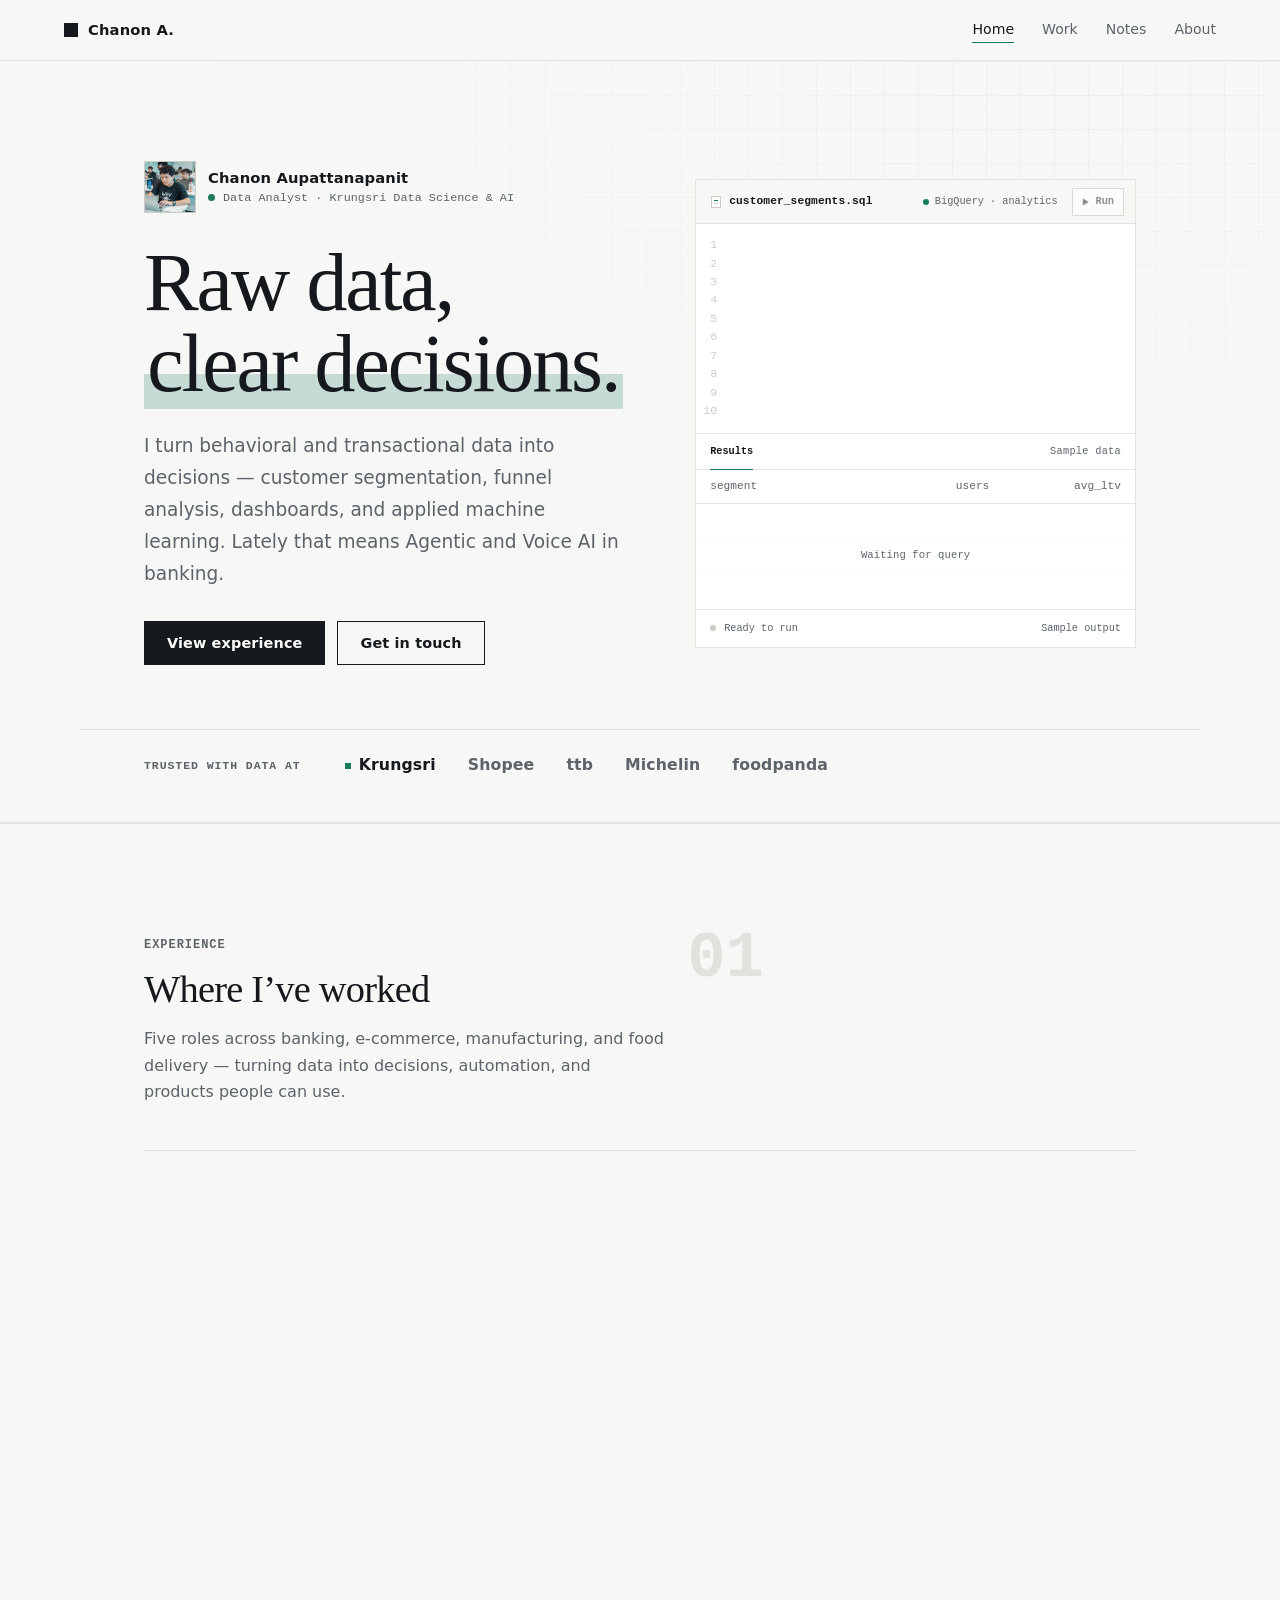
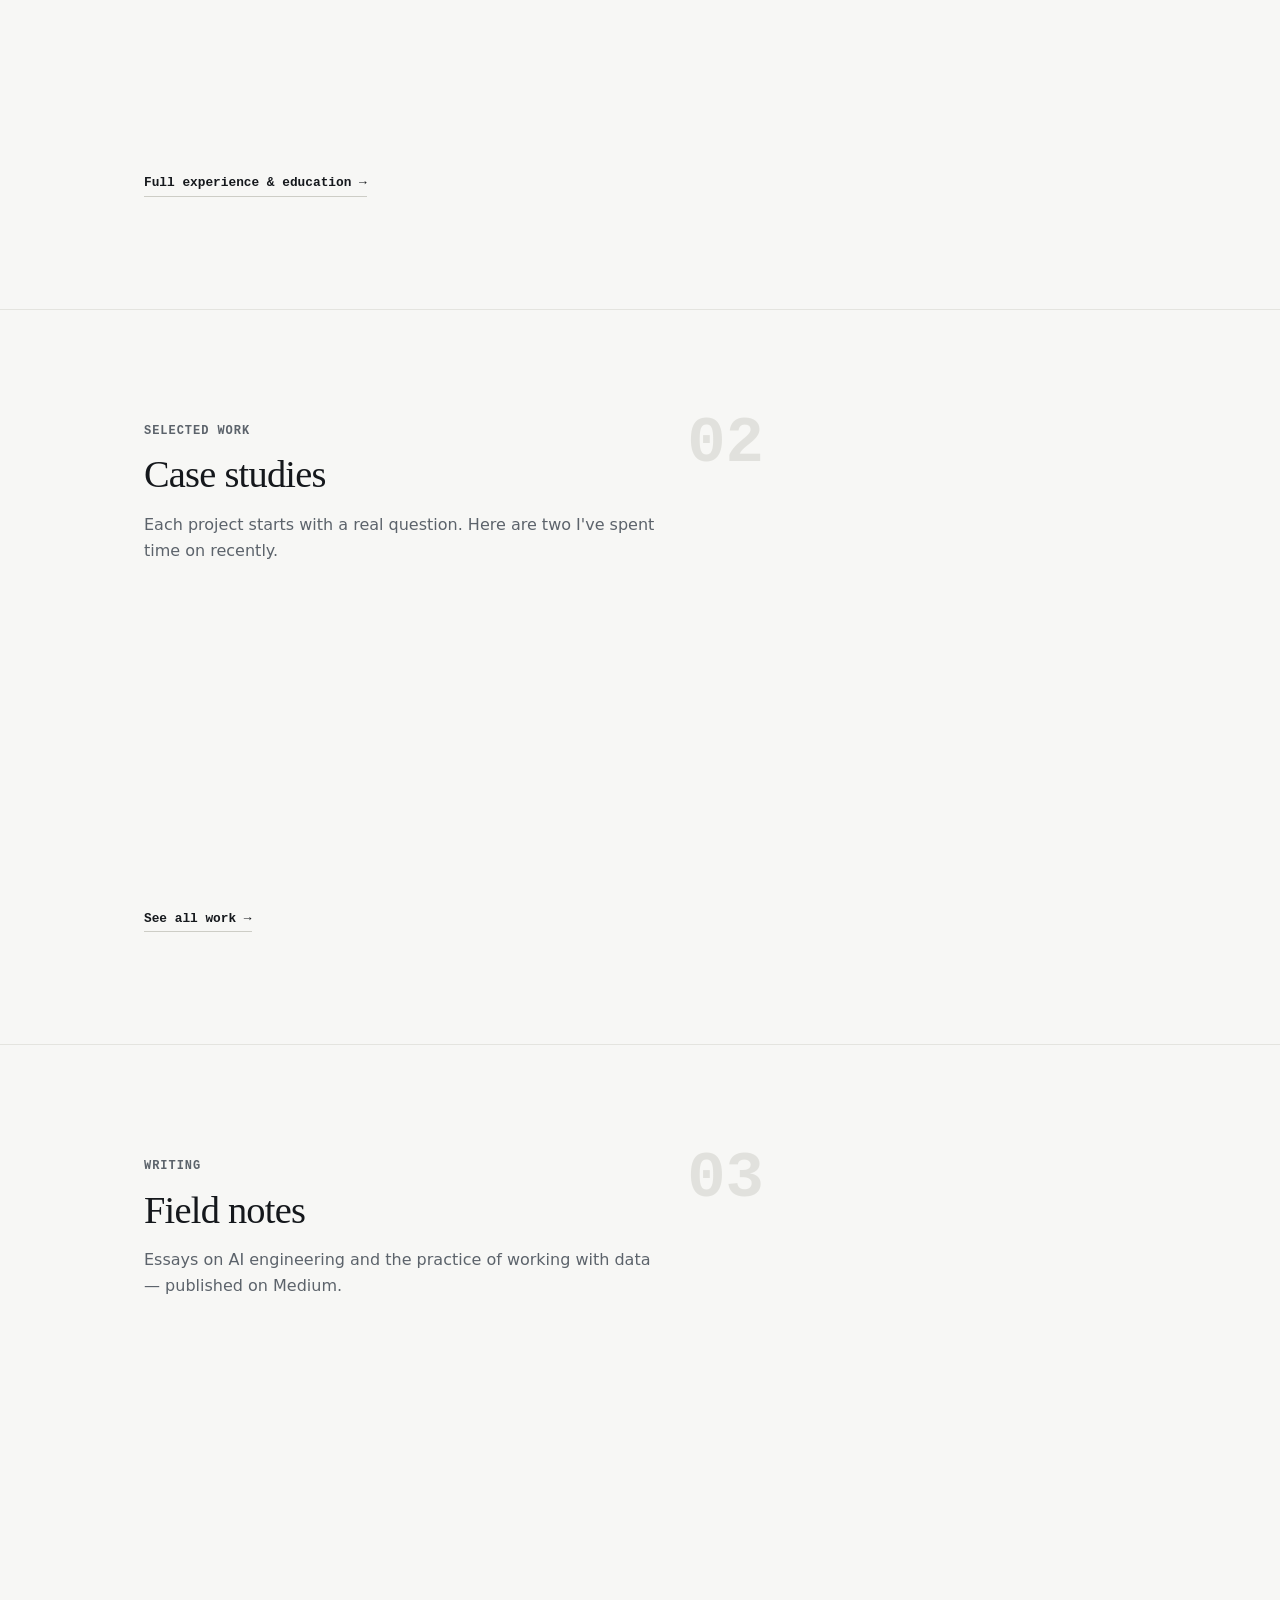
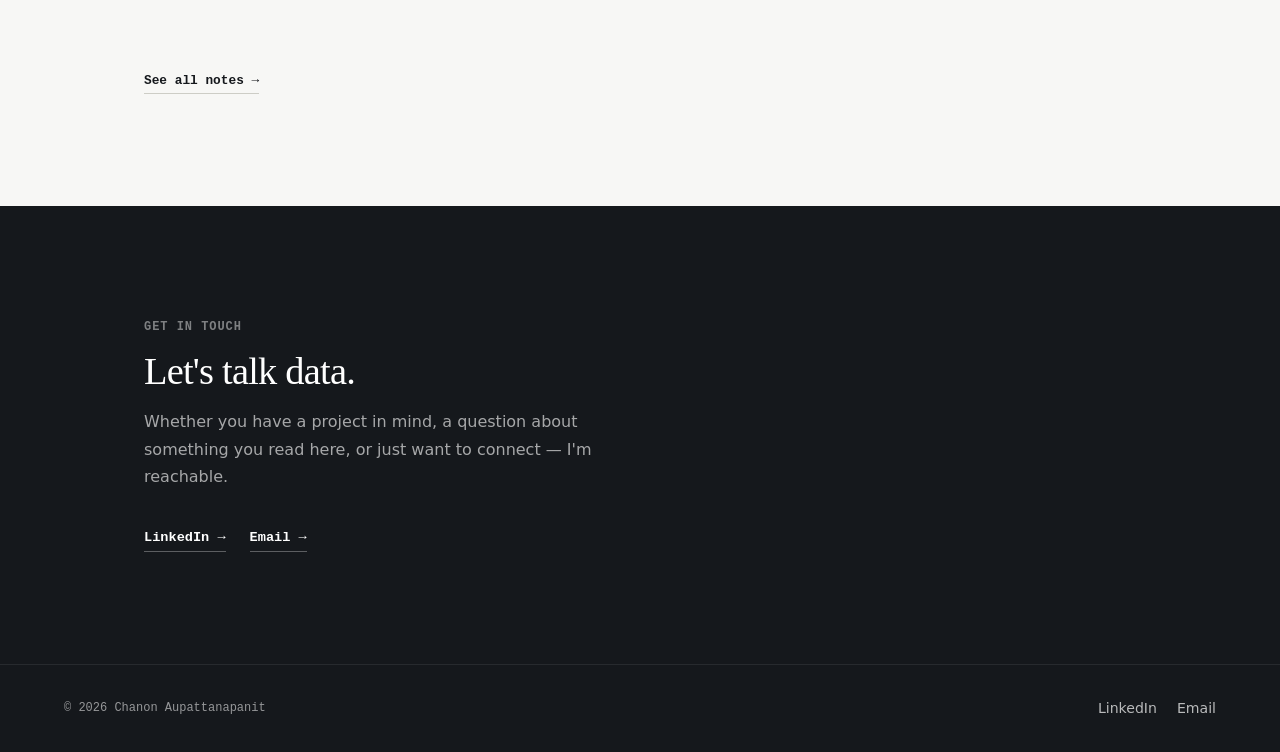
==== commit 6ab3a218: "Restore profile image to portfolio" ====
--- a/index.html
+++ b/index.html
@@ -44,6 +44,8 @@
 
         <div class="hero-copy">
           <div class="hero-identity">
+            <img class="hero-avatar" src="assets/images/chanon-aupattanapanit.jpg"
+                 alt="Chanon Aupattanapanit" width="52" height="52">
             <span class="hero-id-text">
               <span class="hero-id-name">Chanon Aupattanapanit</span>
               <span class="hero-id-role">
--- a/assets/css/styles.css
+++ b/assets/css/styles.css
@@ -471,6 +471,14 @@
   margin-bottom: 30px;
 }
 
+.hero-avatar {
+  width: 52px;
+  height: 52px;
+  object-fit: cover;
+  object-position: 50% 28%;
+  border: 1px solid var(--line-strong);
+}
+
 .hero-id-text { display: flex; flex-direction: column; gap: 3px; line-height: 1.25; }
 
 .hero-id-name {
@@ -1353,6 +1361,16 @@
   color: var(--ink);
 }
 
+.about-photo {
+  float: right;
+  width: 200px;
+  aspect-ratio: 1 / 1;
+  object-fit: cover;
+  object-position: 50% 28%;
+  margin: 4px 0 20px 28px;
+  border: 1px solid var(--line-strong);
+}
+
 .skills-panel {
   border-top: 2px solid var(--ink);
   padding-top: 24px;
@@ -1649,6 +1667,7 @@
   .hero { padding-block: 40px 24px; }
   .section { padding-block: 60px; }
   .site-footer { flex-direction: column; align-items: flex-start; }
+  .about-photo { float: none; width: 100%; max-width: 240px; margin: 0 0 24px; }
   .sql-toolbar {
     gap: 10px;
     padding: 7px 9px 7px 12px;
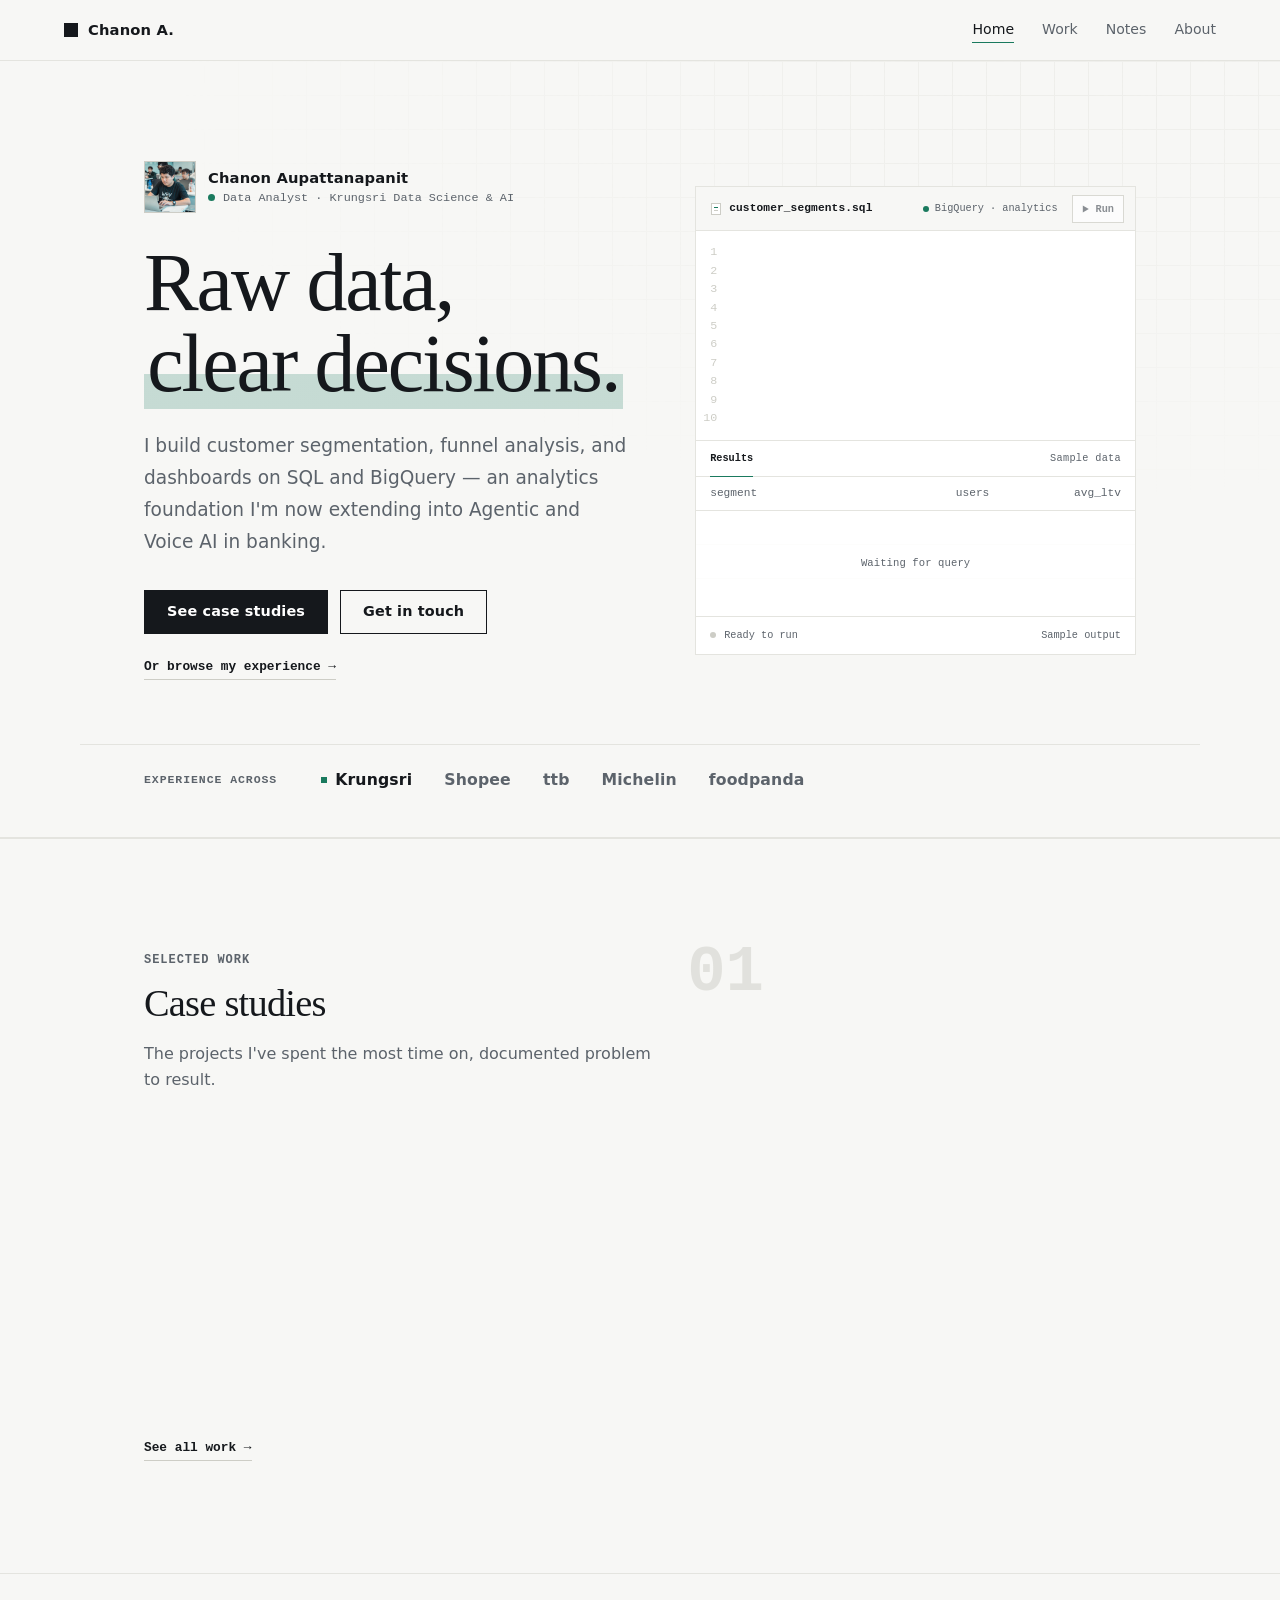
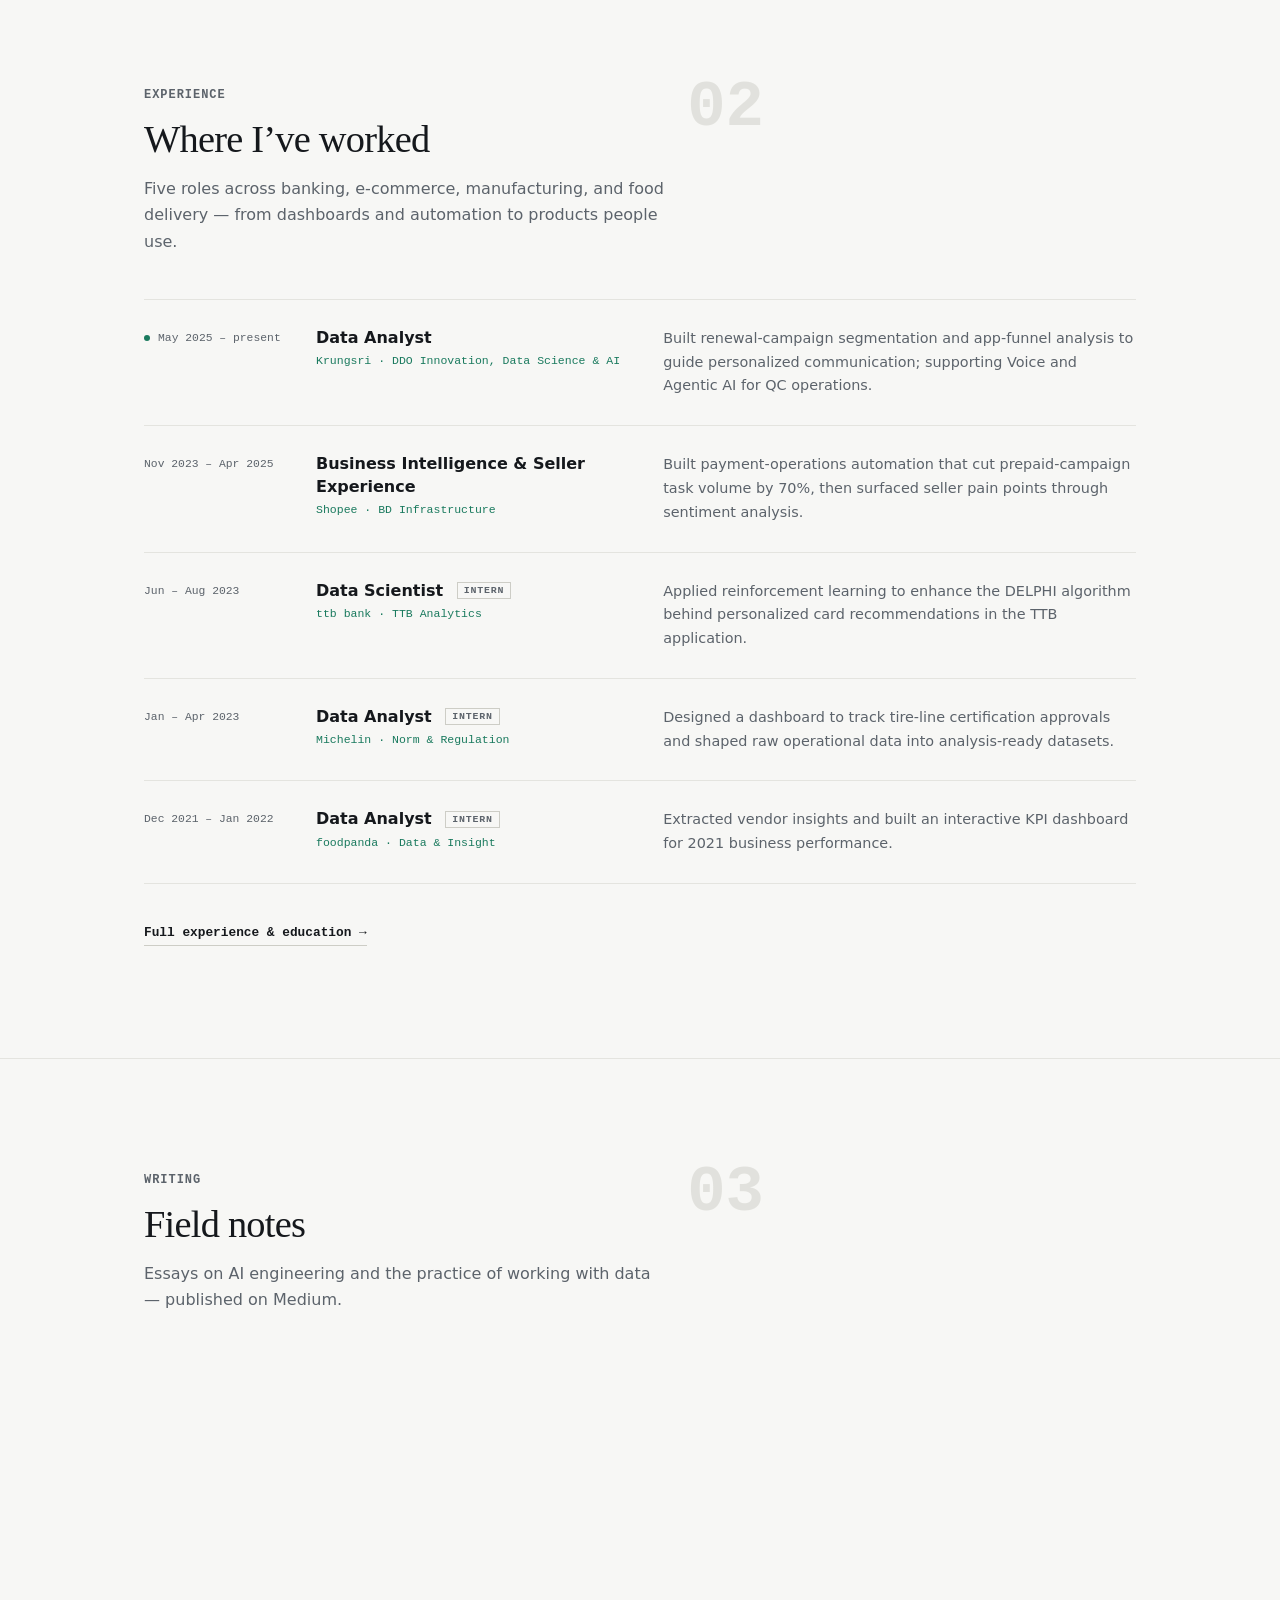
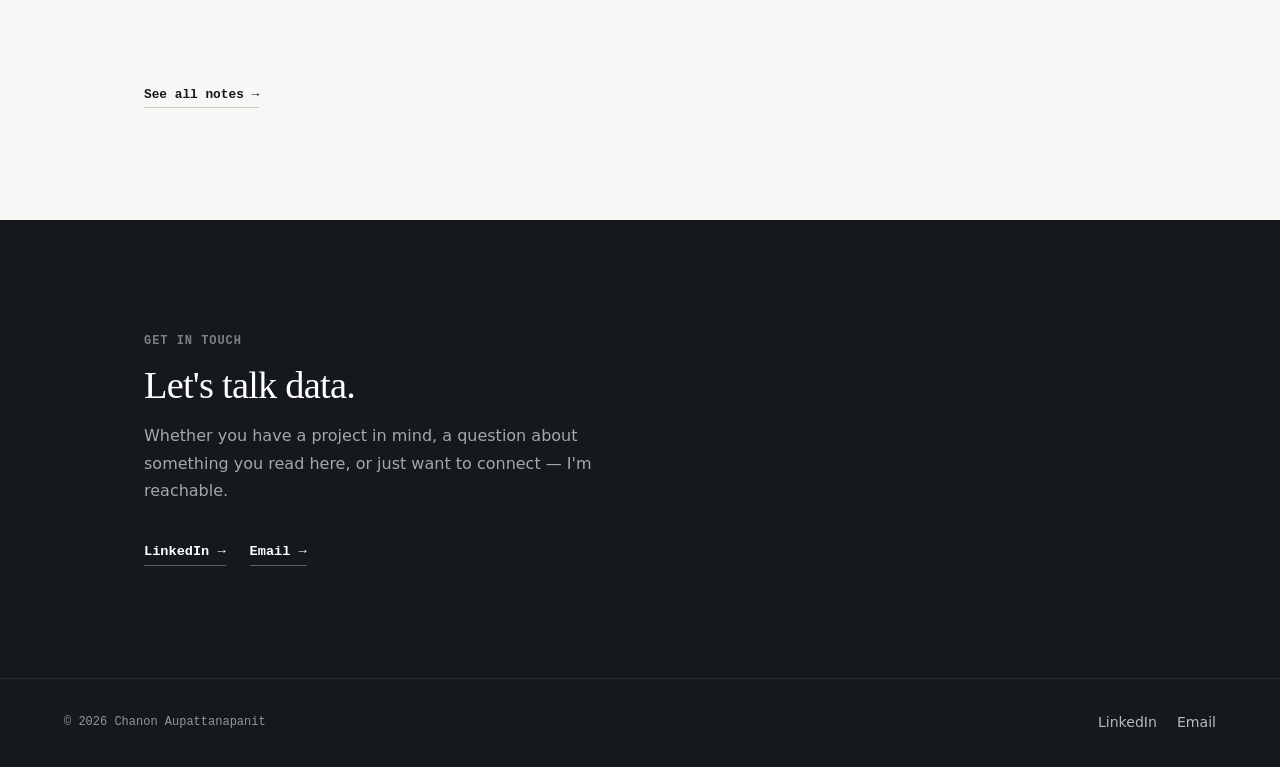
==== commit b5b18491: "Implement portfolio audit fixes: positioning, SEO, IA - Reframe positioning to "Data Analyst -> AI" " ====
--- a/index.html
+++ b/index.html
@@ -10,13 +10,45 @@
   <meta name="author" content="Chanon Aupattanapanit">
   <meta name="theme-color" content="#f7f7f5">
   <link rel="icon" type="image/svg+xml" href="data:image/svg+xml,%3Csvg xmlns='http://www.w3.org/2000/svg' viewBox='0 0 32 32'%3E%3Crect width='32' height='32' fill='%23f7f7f5'/%3E%3Crect x='9' y='9' width='14' height='14' fill='%2315181c'/%3E%3C/svg%3E">
-  <!-- [ FILL IN: replace with your actual GitHub Pages URL once the repo is published ] -->
   <link rel="canonical" href="https://nothingtaro.github.io/data-website/">
   <meta property="og:type" content="website">
-  <meta property="og:title" content="Chanon Aupattanapanit — Data & ML">
-  <meta property="og:description" content="Data analytics, machine learning, and the decisions that follow.">
+  <meta property="og:title" content="Chanon Aupattanapanit — Data Analyst → AI">
+  <meta property="og:description" content="Analytics foundation in SQL, segmentation, and funnels — now building Agentic & Voice AI in banking.">
   <meta property="og:url" content="https://nothingtaro.github.io/data-website/">
-  <meta name="twitter:card" content="summary">
+  <meta property="og:image" content="https://nothingtaro.github.io/data-website/assets/images/og-image.png">
+  <meta property="og:image:width" content="1200">
+  <meta property="og:image:height" content="630">
+  <meta property="og:image:alt" content="Chanon Aupattanapanit — Data Analyst moving into Agentic and Voice AI">
+  <meta name="twitter:card" content="summary_large_image">
+  <meta name="twitter:title" content="Chanon Aupattanapanit — Data Analyst → AI">
+  <meta name="twitter:description" content="Analytics foundation in SQL, segmentation, and funnels — now building Agentic & Voice AI in banking.">
+  <meta name="twitter:image" content="https://nothingtaro.github.io/data-website/assets/images/og-image.png">
+  <script type="application/ld+json">
+  {
+    "@context": "https://schema.org",
+    "@graph": [
+      {
+        "@type": "Person",
+        "name": "Chanon Aupattanapanit",
+        "url": "https://nothingtaro.github.io/data-website/",
+        "image": "https://nothingtaro.github.io/data-website/assets/images/chanon-aupattanapanit.jpg",
+        "jobTitle": "Data Analyst",
+        "worksFor": { "@type": "Organization", "name": "Krungsri" },
+        "alumniOf": { "@type": "CollegeOrUniversity", "name": "Chulalongkorn University" },
+        "knowsAbout": ["Data Analytics", "SQL", "BigQuery", "Customer Segmentation", "Funnel Analysis", "Machine Learning", "Agentic AI"],
+        "sameAs": [
+          "https://www.linkedin.com/in/chanon-a/",
+          "https://medium.com/@chanon.aupattanapanit"
+        ]
+      },
+      {
+        "@type": "WebSite",
+        "name": "Chanon Aupattanapanit — Portfolio",
+        "url": "https://nothingtaro.github.io/data-website/"
+      }
+    ]
+  }
+  </script>
   <link rel="stylesheet" href="assets/css/styles.css">
 </head>
 <body>
@@ -28,7 +60,7 @@
       <span>Chanon A.</span>
     </a>
     <nav class="site-nav" aria-label="Primary navigation">
-      <a href="index.html" class="current">Home</a>
+      <a href="index.html" class="current" aria-current="page">Home</a>
       <a href="work.html">Work</a>
       <a href="notes.html">Notes</a>
       <a href="about.html">About</a>
@@ -58,15 +90,16 @@
           <h1 class="hero-headline">Raw data,<br><span class="hl">clear decisions.</span></h1>
 
           <p class="hero-lede">
-            I turn behavioral and transactional data into decisions — customer
-            segmentation, funnel analysis, dashboards, and applied machine learning.
-            Lately that means Agentic and Voice AI in banking.
+            I build customer segmentation, funnel analysis, and dashboards on SQL
+            and BigQuery — an analytics foundation I'm now extending into Agentic
+            and Voice AI in banking.
           </p>
 
           <div class="hero-cta">
-            <a class="button primary" href="#experience">View experience</a>
+            <a class="button primary" href="work.html">See case studies</a>
             <a class="button secondary" href="#contact">Get in touch</a>
           </div>
+          <p class="hero-tertiary"><a class="see-all" href="#experience">Or browse my experience &rarr;</a></p>
         </div>
 
         <figure class="hero-visual sql-demo" data-sql-demo
@@ -161,7 +194,7 @@
 
       <!-- Credibility strip -->
       <div class="container creds">
-        <p class="creds-label">Trusted with data at</p>
+        <p class="creds-label">Experience across</p>
         <ul class="creds-brands">
           <li class="is-current">Krungsri</li>
           <li>Shopee</li>
@@ -172,94 +205,15 @@
       </div>
     </section>
 
-    <!-- 01 · Experience ============================================= -->
-    <section id="experience" class="section section--divided home-experience">
+    <!-- 01 · Work =================================================== -->
+    <section class="section section--divided">
       <div class="container">
         <div class="section-head">
           <span class="section-index" aria-hidden="true">01</span>
-          <p class="section-kicker">Experience</p>
-          <h2>Where I’ve worked</h2>
-          <p class="section-intro">
-            Five roles across banking, e-commerce, manufacturing, and food delivery — turning data into
-            decisions, automation, and products people can use.
-          </p>
-        </div>
-
-        <div class="experience-list">
-          <article class="experience-item is-current" data-reveal>
-            <p class="experience-period">May 2025 – present</p>
-            <div class="experience-position">
-              <h3>Data Analyst</h3>
-              <p class="experience-org">Krungsri · DDO Innovation, Data Science &amp; AI</p>
-            </div>
-            <p class="experience-summary">
-              Built renewal-campaign segmentation and app-funnel analysis to guide personalized
-              communication; supporting Voice and Agentic AI for QC operations.
-            </p>
-          </article>
-
-          <article class="experience-item" data-reveal>
-            <p class="experience-period">Nov 2023 – Apr 2025</p>
-            <div class="experience-position">
-              <h3>Business Intelligence &amp; Seller Experience</h3>
-              <p class="experience-org">Shopee · BD Infrastructure</p>
-            </div>
-            <p class="experience-summary">
-              Built payment-operations automation that cut prepaid-campaign task volume by 70%,
-              then surfaced seller pain points through sentiment analysis.
-            </p>
-          </article>
-
-          <article class="experience-item" data-reveal>
-            <p class="experience-period">Jun – Aug 2023</p>
-            <div class="experience-position">
-              <h3>Data Scientist <span class="role-tag">Intern</span></h3>
-              <p class="experience-org">ttb bank · TTB Analytics</p>
-            </div>
-            <p class="experience-summary">
-              Applied reinforcement learning to enhance the DELPHI algorithm behind personalized
-              card recommendations in the TTB application.
-            </p>
-          </article>
-
-          <article class="experience-item" data-reveal>
-            <p class="experience-period">Jan – Apr 2023</p>
-            <div class="experience-position">
-              <h3>Data Analyst <span class="role-tag">Intern</span></h3>
-              <p class="experience-org">Michelin · Norm &amp; Regulation</p>
-            </div>
-            <p class="experience-summary">
-              Designed a dashboard to track tire-line certification approvals and shaped raw
-              operational data into analysis-ready datasets.
-            </p>
-          </article>
-
-          <article class="experience-item" data-reveal>
-            <p class="experience-period">Dec 2021 – Jan 2022</p>
-            <div class="experience-position">
-              <h3>Data Analyst <span class="role-tag">Intern</span></h3>
-              <p class="experience-org">foodpanda · Data &amp; Insight</p>
-            </div>
-            <p class="experience-summary">
-              Extracted vendor insights and built an interactive KPI dashboard for 2021
-              business performance.
-            </p>
-          </article>
-        </div>
-
-        <a class="see-all" href="about.html#experience">Full experience &amp; education →</a>
-      </div>
-    </section>
-
-    <!-- 02 · Work =================================================== -->
-    <section class="section section--divided">
-      <div class="container">
-        <div class="section-head">
-          <span class="section-index" aria-hidden="true">02</span>
           <p class="section-kicker">Selected work</p>
           <h2>Case studies</h2>
           <p class="section-intro">
-            Each project starts with a real question. Here are two I've spent time on recently.
+            The projects I've spent the most time on, documented problem to result.
           </p>
         </div>
 
@@ -294,6 +248,85 @@
         </div>
 
         <a class="see-all" href="work.html">See all work →</a>
+      </div>
+    </section>
+
+    <!-- 02 · Experience ============================================= -->
+    <section id="experience" class="section section--divided home-experience">
+      <div class="container">
+        <div class="section-head">
+          <span class="section-index" aria-hidden="true">02</span>
+          <p class="section-kicker">Experience</p>
+          <h2>Where I’ve worked</h2>
+          <p class="section-intro">
+            Five roles across banking, e-commerce, manufacturing, and food delivery —
+            from dashboards and automation to products people use.
+          </p>
+        </div>
+
+        <div class="experience-list">
+          <article class="experience-item is-current">
+            <p class="experience-period">May 2025 – present</p>
+            <div class="experience-position">
+              <h3>Data Analyst</h3>
+              <p class="experience-org">Krungsri · DDO Innovation, Data Science &amp; AI</p>
+            </div>
+            <p class="experience-summary">
+              Built renewal-campaign segmentation and app-funnel analysis to guide personalized
+              communication; supporting Voice and Agentic AI for QC operations.
+            </p>
+          </article>
+
+          <article class="experience-item">
+            <p class="experience-period">Nov 2023 – Apr 2025</p>
+            <div class="experience-position">
+              <h3>Business Intelligence &amp; Seller Experience</h3>
+              <p class="experience-org">Shopee · BD Infrastructure</p>
+            </div>
+            <p class="experience-summary">
+              Built payment-operations automation that cut prepaid-campaign task volume by 70%,
+              then surfaced seller pain points through sentiment analysis.
+            </p>
+          </article>
+
+          <article class="experience-item">
+            <p class="experience-period">Jun – Aug 2023</p>
+            <div class="experience-position">
+              <h3>Data Scientist <span class="role-tag">Intern</span></h3>
+              <p class="experience-org">ttb bank · TTB Analytics</p>
+            </div>
+            <p class="experience-summary">
+              Applied reinforcement learning to enhance the DELPHI algorithm behind personalized
+              card recommendations in the TTB application.
+            </p>
+          </article>
+
+          <article class="experience-item">
+            <p class="experience-period">Jan – Apr 2023</p>
+            <div class="experience-position">
+              <h3>Data Analyst <span class="role-tag">Intern</span></h3>
+              <p class="experience-org">Michelin · Norm &amp; Regulation</p>
+            </div>
+            <p class="experience-summary">
+              Designed a dashboard to track tire-line certification approvals and shaped raw
+              operational data into analysis-ready datasets.
+            </p>
+          </article>
+
+          <article class="experience-item">
+            <p class="experience-period">Dec 2021 – Jan 2022</p>
+            <div class="experience-position">
+              <h3>Data Analyst <span class="role-tag">Intern</span></h3>
+              <p class="experience-org">foodpanda · Data &amp; Insight</p>
+            </div>
+            <p class="experience-summary">
+              Extracted vendor insights and built an interactive KPI dashboard for 2021
+              business performance.
+            </p>
+          </article>
+        </div>
+
+        <a class="see-all" href="about.html#experience">Full experience &amp; education →</a>
       </div>
     </section>
 
@@ -318,7 +351,7 @@
             <h3>Loop Engineering: the loop that knows when to stop</h3>
             <p>The overlooked layer above prompt, context, and harness — designing the control
               flow that decides when an agent keeps iterating or stops.</p>
-            <a class="teaser-link" href="notes.html">Read note →</a>
+            <a class="teaser-link" href="notes.html#loop-engineering">Read note →</a>
           </article>
 
           <article class="note-card" data-reveal>
@@ -329,7 +362,7 @@
             <h3>From prompt to harness: three evolutions every AI builder must understand</h3>
             <p>Most production AI failures aren't model problems. A framework for what they
               actually are — and how to fix them.</p>
-            <a class="teaser-link" href="notes.html">Read note →</a>
+            <a class="teaser-link" href="notes.html#prompt-to-harness">Read note →</a>
           </article>
         </div>
 
--- a/assets/css/styles.css
+++ b/assets/css/styles.css
@@ -426,6 +426,23 @@
   margin: 0;
 }
 
+.about-hero-layout {
+  display: grid;
+  grid-template-columns: minmax(0, 1fr) 240px;
+  gap: clamp(48px, 8vw, 112px);
+  align-items: center;
+}
+
+.about-hero-photo {
+  width: 240px;
+  aspect-ratio: 1 / 1;
+  object-fit: cover;
+  object-position: 50% 28%;
+  border: 1px solid var(--line-strong);
+  justify-self: end;
+  animation: fade-up var(--dur-base) var(--ease-out) 120ms both;
+}
+
 /* ---------------------------------------------------------------
    Hero (index.html)
 --------------------------------------------------------------- */
@@ -549,6 +566,12 @@
 
 .hero-cta { display: flex; gap: 12px; flex-wrap: wrap; }
 
+.hero-tertiary {
+  margin: 18px 0 0;
+  animation: fade-up var(--dur-base) var(--ease-out) both;
+  animation-delay: 300ms;
+}
+
 /* hero visual — SQL query demo */
 .hero-visual {
   min-width: 0;
@@ -1361,16 +1384,6 @@
   color: var(--ink);
 }
 
-.about-photo {
-  float: right;
-  width: 200px;
-  aspect-ratio: 1 / 1;
-  object-fit: cover;
-  object-position: 50% 28%;
-  margin: 4px 0 20px 28px;
-  border: 1px solid var(--line-strong);
-}
-
 .skills-panel {
   border-top: 2px solid var(--ink);
   padding-top: 24px;
@@ -1517,6 +1530,23 @@
   max-width: 58ch;
 }
 
+ul.timeline-desc {
+  padding-left: 1.15rem;
+}
+
+ul.timeline-desc li {
+  padding-left: 0.2rem;
+  margin-bottom: 0.4rem;
+}
+
+ul.timeline-desc li:last-child {
+  margin-bottom: 0;
+}
+
+ul.timeline-desc li::marker {
+  color: var(--accent);
+}
+
 /* Certifications */
 .certs {
   padding-top: 72px;
@@ -1604,17 +1634,23 @@
    Responsive — 900px
 --------------------------------------------------------------- */
 @media (max-width: 900px) {
+  /* Keep the header on one row so the sticky bar stays short and in-page
+     anchors land correctly (see :target scroll-margin-top override below). */
   .site-header {
-    flex-direction: column;
-    align-items: flex-start;
-    gap: 12px;
-  }
+    gap: 16px;
+    padding-block: 14px;
+  }
+
+  .brand { flex-shrink: 0; }
 
   .site-nav {
-    width: 100%;
     overflow-x: auto;
-    padding-bottom: 4px;
-  }
+    -webkit-overflow-scrolling: touch;
+    padding-bottom: 2px;
+  }
+
+  /* Shorter one-row header on mobile → smaller anchor clearance. */
+  :target { scroll-margin-top: 72px; }
 
   .hero-inner { grid-template-columns: minmax(0, 1fr); gap: 44px; }
 
@@ -1657,6 +1693,13 @@
     gap: 48px;
   }
 
+  .about-hero-layout {
+    grid-template-columns: minmax(0, 1fr) 200px;
+    gap: 40px;
+  }
+
+  .about-hero-photo { width: 200px; }
+
   .skills-panel { position: static; }
 }
 
@@ -1667,7 +1710,15 @@
   .hero { padding-block: 40px 24px; }
   .section { padding-block: 60px; }
   .site-footer { flex-direction: column; align-items: flex-start; }
-  .about-photo { float: none; width: 100%; max-width: 240px; margin: 0 0 24px; }
+  .about-hero-layout {
+    grid-template-columns: 1fr;
+    gap: 32px;
+  }
+
+  .about-hero-photo {
+    width: min(220px, 68vw);
+    justify-self: start;
+  }
   .sql-toolbar {
     gap: 10px;
     padding: 7px 9px 7px 12px;
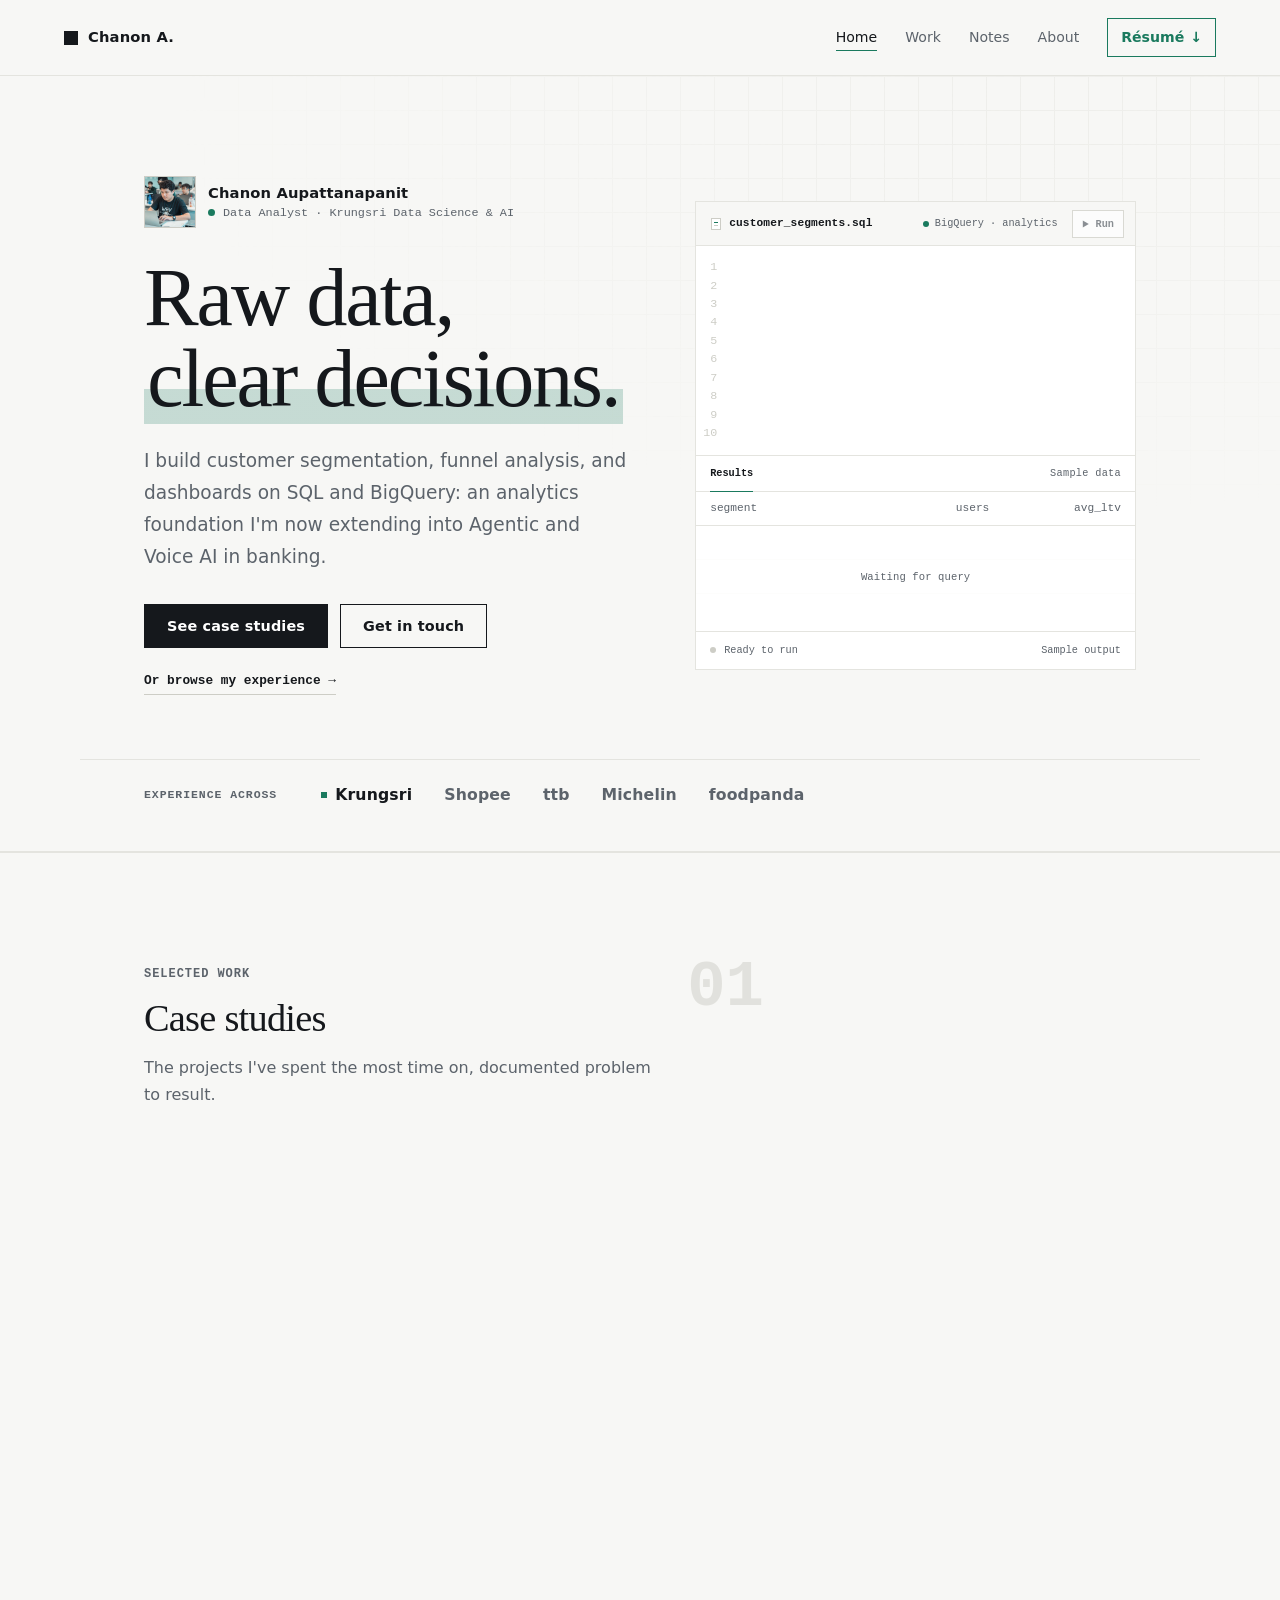
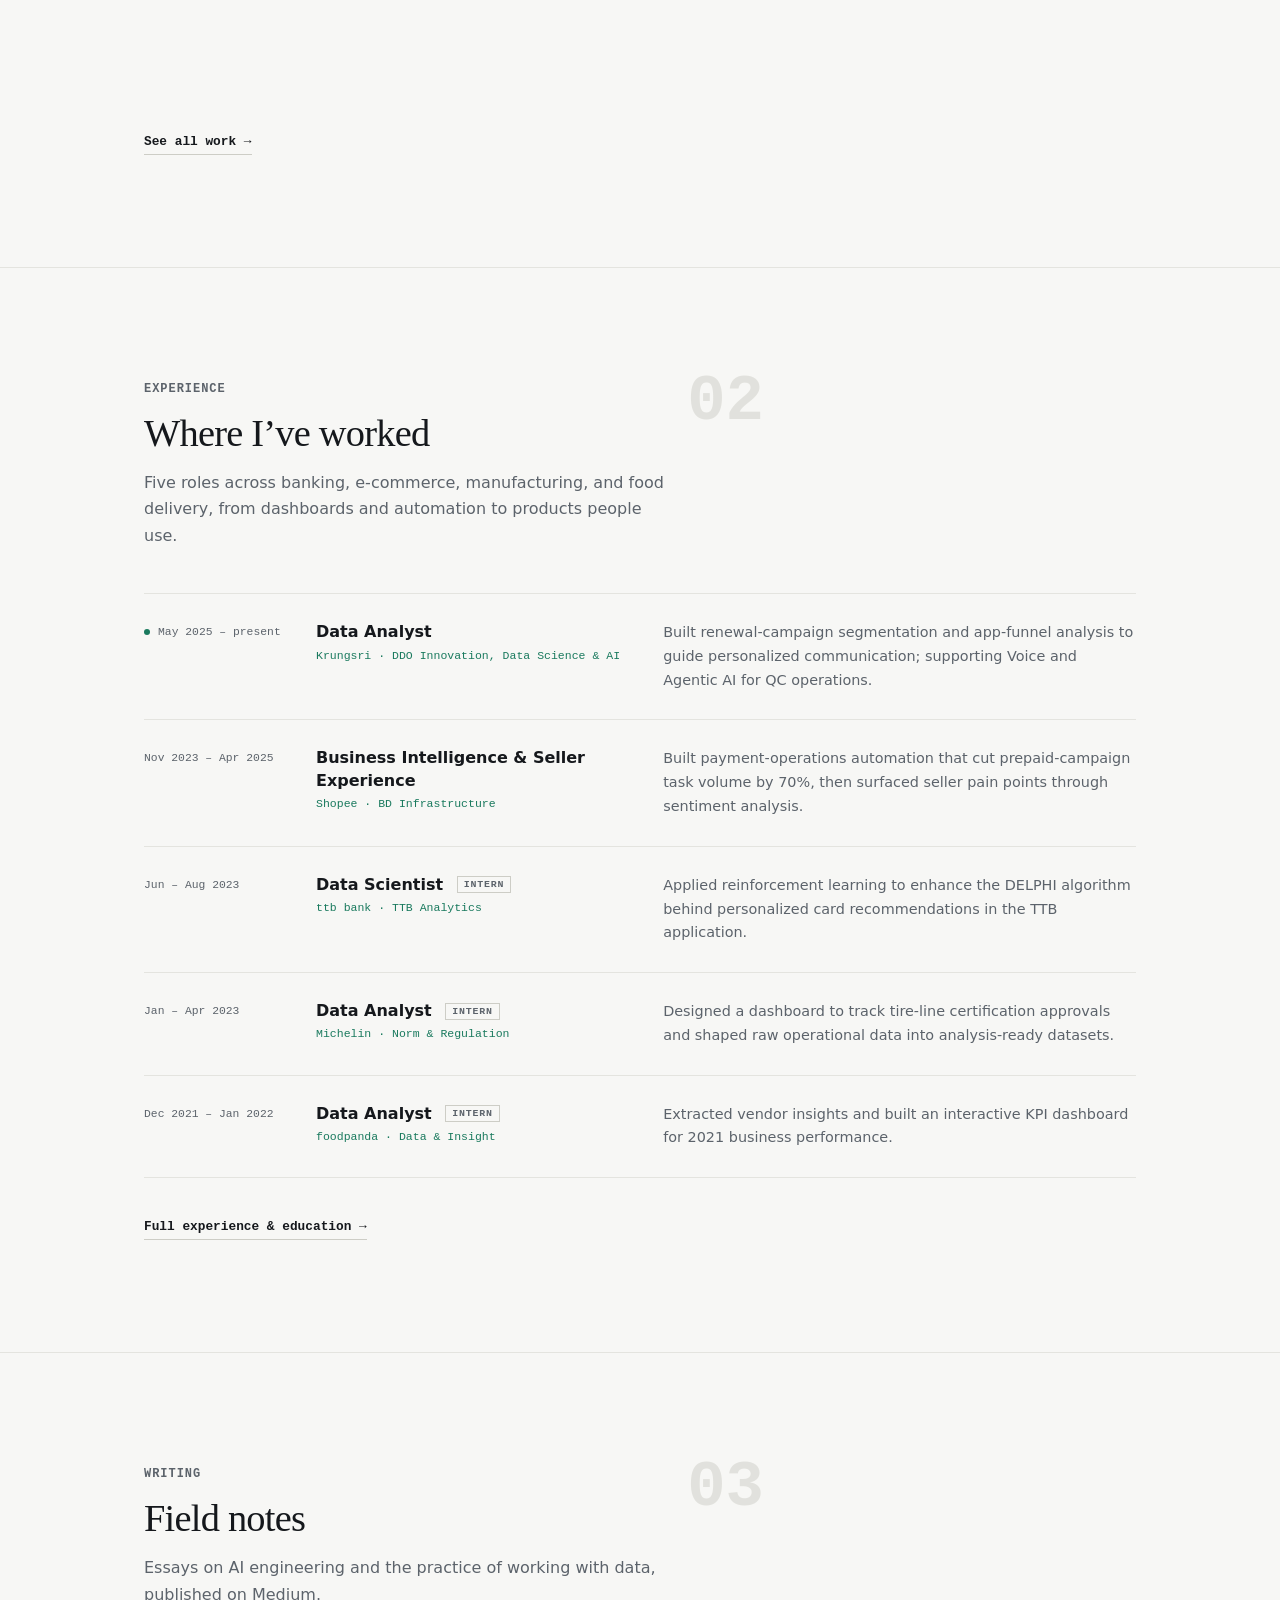
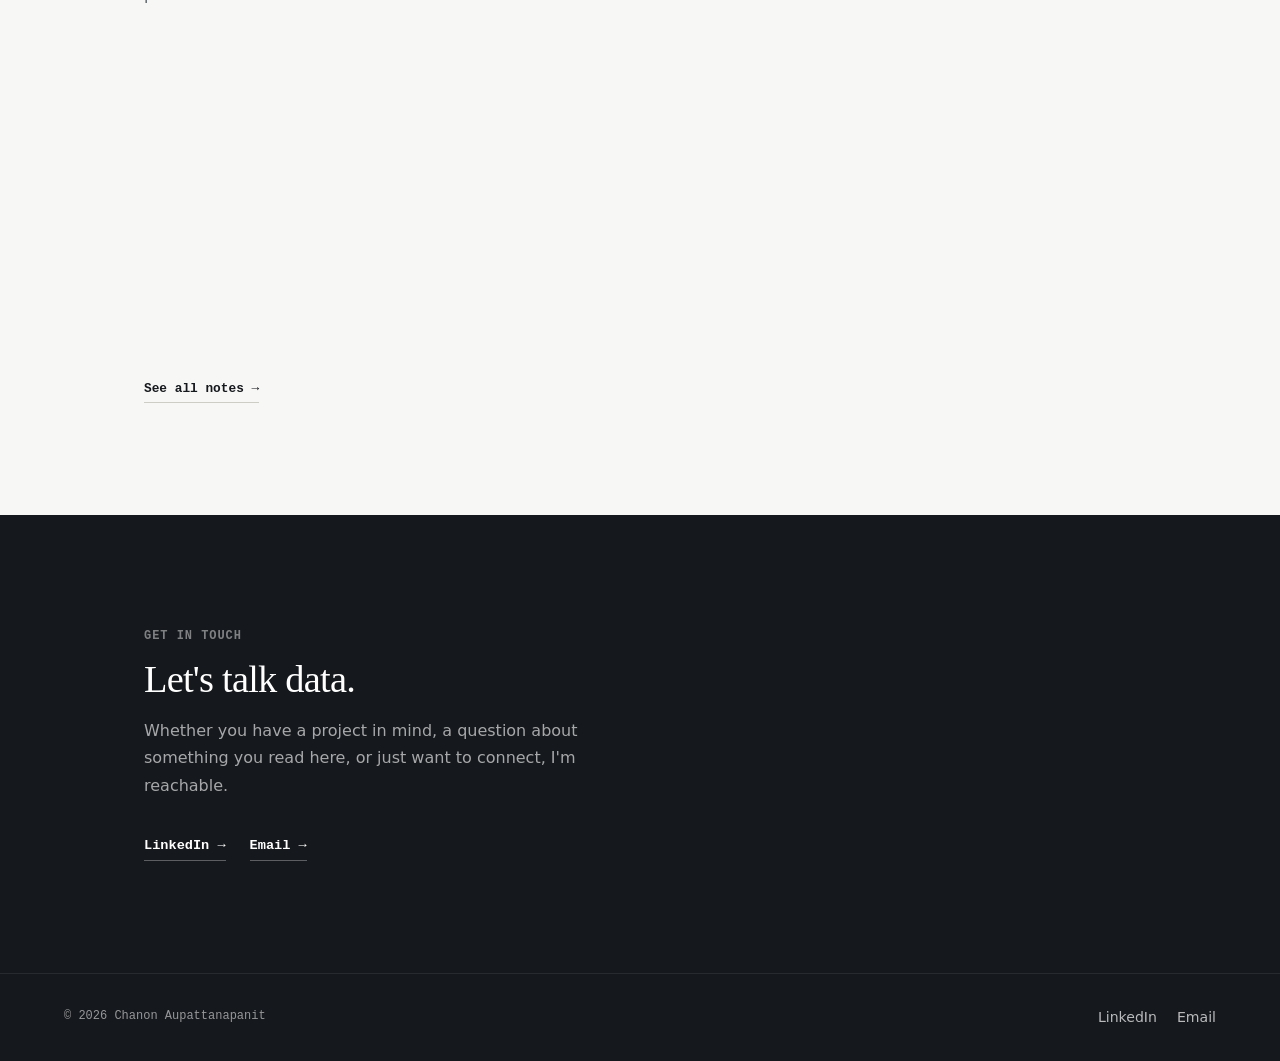
==== commit c5eff5e0: "Ship résumé download, add Shopee case study, remove em-dashes - Add ATS-friendly résumé PDF (assets/" ====
--- a/index.html
+++ b/index.html
@@ -5,23 +5,23 @@
   <meta name="viewport" content="width=device-width, initial-scale=1.0">
   <meta http-equiv="Content-Security-Policy" content="default-src 'self'; base-uri 'self'; object-src 'none'; form-action 'none'; script-src 'self'; style-src 'self'; img-src 'self' data:; font-src 'self'; connect-src 'none'; media-src 'none'; frame-src 'none'; manifest-src 'self'; upgrade-insecure-requests">
   <meta name="referrer" content="no-referrer">
-  <title>Chanon Aupattanapanit — Data &amp; ML</title>
-  <meta name="description" content="Portfolio of Chanon Aupattanapanit — data analytics, machine learning, and the decisions that follow.">
+  <title>Chanon Aupattanapanit · Data &amp; ML</title>
+  <meta name="description" content="Portfolio of Chanon Aupattanapanit: data analytics, machine learning, and the decisions that follow.">
   <meta name="author" content="Chanon Aupattanapanit">
   <meta name="theme-color" content="#f7f7f5">
   <link rel="icon" type="image/svg+xml" href="data:image/svg+xml,%3Csvg xmlns='http://www.w3.org/2000/svg' viewBox='0 0 32 32'%3E%3Crect width='32' height='32' fill='%23f7f7f5'/%3E%3Crect x='9' y='9' width='14' height='14' fill='%2315181c'/%3E%3C/svg%3E">
   <link rel="canonical" href="https://nothingtaro.github.io/data-website/">
   <meta property="og:type" content="website">
-  <meta property="og:title" content="Chanon Aupattanapanit — Data Analyst → AI">
-  <meta property="og:description" content="Analytics foundation in SQL, segmentation, and funnels — now building Agentic & Voice AI in banking.">
+  <meta property="og:title" content="Chanon Aupattanapanit · Data Analyst → AI">
+  <meta property="og:description" content="Analytics foundation in SQL, segmentation, and funnels, now building Agentic & Voice AI in banking.">
   <meta property="og:url" content="https://nothingtaro.github.io/data-website/">
   <meta property="og:image" content="https://nothingtaro.github.io/data-website/assets/images/og-image.png">
   <meta property="og:image:width" content="1200">
   <meta property="og:image:height" content="630">
-  <meta property="og:image:alt" content="Chanon Aupattanapanit — Data Analyst moving into Agentic and Voice AI">
+  <meta property="og:image:alt" content="Chanon Aupattanapanit · Data Analyst moving into Agentic and Voice AI">
   <meta name="twitter:card" content="summary_large_image">
-  <meta name="twitter:title" content="Chanon Aupattanapanit — Data Analyst → AI">
-  <meta name="twitter:description" content="Analytics foundation in SQL, segmentation, and funnels — now building Agentic & Voice AI in banking.">
+  <meta name="twitter:title" content="Chanon Aupattanapanit · Data Analyst → AI">
+  <meta name="twitter:description" content="Analytics foundation in SQL, segmentation, and funnels, now building Agentic & Voice AI in banking.">
   <meta name="twitter:image" content="https://nothingtaro.github.io/data-website/assets/images/og-image.png">
   <script type="application/ld+json">
   {
@@ -43,7 +43,7 @@
       },
       {
         "@type": "WebSite",
-        "name": "Chanon Aupattanapanit — Portfolio",
+        "name": "Chanon Aupattanapanit · Portfolio",
         "url": "https://nothingtaro.github.io/data-website/"
       }
     ]
@@ -64,6 +64,7 @@
       <a href="work.html">Work</a>
       <a href="notes.html">Notes</a>
       <a href="about.html">About</a>
+      <a class="nav-resume" href="assets/documents/chanon-aupattanapanit-resume.pdf" download aria-label="Download résumé (PDF)">Résumé <span aria-hidden="true">&darr;</span></a>
     </nav>
   </header>
 
@@ -91,7 +92,7 @@
 
           <p class="hero-lede">
             I build customer segmentation, funnel analysis, and dashboards on SQL
-            and BigQuery — an analytics foundation I'm now extending into Agentic
+            and BigQuery: an analytics foundation I'm now extending into Agentic
             and Voice AI in banking.
           </p>
 
@@ -220,11 +221,25 @@
         <div class="card-grid">
           <article class="feature-card" data-reveal>
             <div class="feature-top">
+              <span class="feature-cat">Automation</span>
+              <span class="feature-num" aria-hidden="true">01</span>
+            </div>
+            <h3>Payment-Operations Automation</h3>
+            <p>Python automation for Shopee's prepaid-campaign payment workflow, built to take
+              repetitive manual steps off the payment-solutions team.</p>
+            <div class="feature-foot">
+              <span class="feature-metric"><b>70%</b> less task volume</span>
+              <a class="teaser-link" href="work.html#payment-automation">Read case study →</a>
+            </div>
+          </article>
+
+          <article class="feature-card" data-reveal>
+            <div class="feature-top">
               <span class="feature-cat">Deep learning</span>
-              <span class="feature-num" aria-hidden="true">01</span>
+              <span class="feature-num" aria-hidden="true">02</span>
             </div>
             <h3>Thai Food Image Classification</h3>
-            <p>A CNN that identifies 12 Thai dishes from a single photo — a fine-tuned
+            <p>A CNN that identifies 12 Thai dishes from a single photo; a fine-tuned
               Xception reached 93% accuracy across four benchmarked architectures.</p>
             <div class="feature-foot">
               <span class="feature-metric"><b>93%</b> accuracy · 4 models</span>
@@ -235,13 +250,13 @@
           <article class="feature-card" data-reveal>
             <div class="feature-top">
               <span class="feature-cat">Optimization / ML</span>
-              <span class="feature-num" aria-hidden="true">02</span>
+              <span class="feature-num" aria-hidden="true">03</span>
             </div>
             <h3>Dynamic Vehicle Routing</h3>
             <p>Dispatch strategies for vehicle routing with time windows at the EURO Meets
-              NeurIPS 2022 competition — 26th on the qualification leaderboard.</p>
+              NeurIPS 2022 competition; 26th of 54 teams in the dynamic setting.</p>
             <div class="feature-foot">
-              <span class="feature-metric"><b>26th</b> of the qualifying field</span>
+              <span class="feature-metric"><b>26th</b> of 54 teams</span>
               <a class="teaser-link" href="work.html#vehicle-routing">Read case study →</a>
             </div>
           </article>
@@ -259,7 +274,7 @@
           <p class="section-kicker">Experience</p>
           <h2>Where I’ve worked</h2>
           <p class="section-intro">
-            Five roles across banking, e-commerce, manufacturing, and food delivery —
+            Five roles across banking, e-commerce, manufacturing, and food delivery,
             from dashboards and automation to products people use.
           </p>
         </div>
@@ -338,7 +353,7 @@
           <p class="section-kicker">Writing</p>
           <h2>Field notes</h2>
           <p class="section-intro">
-            Essays on AI engineering and the practice of working with data — published on Medium.
+            Essays on AI engineering and the practice of working with data, published on Medium.
           </p>
         </div>
 
@@ -349,7 +364,7 @@
               <span class="note-tag">Agentic AI</span>
             </div>
             <h3>Loop Engineering: the loop that knows when to stop</h3>
-            <p>The overlooked layer above prompt, context, and harness — designing the control
+            <p>The overlooked layer above prompt, context, and harness: designing the control
               flow that decides when an agent keeps iterating or stops.</p>
             <a class="teaser-link" href="notes.html#loop-engineering">Read note →</a>
           </article>
@@ -361,7 +376,7 @@
             </div>
             <h3>From prompt to harness: three evolutions every AI builder must understand</h3>
             <p>Most production AI failures aren't model problems. A framework for what they
-              actually are — and how to fix them.</p>
+              actually are, and how to fix them.</p>
             <a class="teaser-link" href="notes.html#prompt-to-harness">Read note →</a>
           </article>
         </div>
@@ -377,7 +392,7 @@
         <h2>Let's talk data.</h2>
         <p class="contact-text">
           Whether you have a project in mind, a question about something you read here,
-          or just want to connect — I'm reachable.
+          or just want to connect, I'm reachable.
         </p>
         <div class="contact-links">
           <a href="https://www.linkedin.com/in/chanon-a/" target="_blank" rel="noopener noreferrer">LinkedIn →</a>
--- a/assets/css/styles.css
+++ b/assets/css/styles.css
@@ -347,6 +347,34 @@
   .site-nav a:hover::after { transform: scaleX(1); }
 }
 
+/* Résumé download: a persistent, recruiter-facing action in the nav.
+   Styled as an accent-outlined action (not a page link) so it reads as
+   the one thing to click, on every page. */
+.site-nav .nav-resume {
+  display: inline-flex;
+  align-items: center;
+  gap: 6px;
+  padding: 7px 13px;
+  border: 1px solid var(--accent);
+  color: var(--accent);
+  font-weight: 600;
+  white-space: nowrap;
+  transition: background var(--dur-fast) ease, color var(--dur-fast) ease,
+              transform var(--dur-fast) var(--ease-out);
+}
+.site-nav .nav-resume::after { display: none; }
+.site-nav .nav-resume:active { transform: translateY(1px); }
+.site-nav .nav-resume:focus-visible {
+  color: #fff;
+  background: var(--accent);
+}
+@media (hover: hover) and (pointer: fine) {
+  .site-nav .nav-resume:hover {
+    background: var(--accent);
+    color: #fff;
+  }
+}
+
 /* ---------------------------------------------------------------
    Shared labels
 --------------------------------------------------------------- */
@@ -1294,6 +1322,13 @@
   margin-top: 20px;
 }
 
+.case-note {
+  margin-top: 20px;
+  font-size: 0.8rem;
+  color: var(--muted);
+  font-style: italic;
+}
+
 /* ---------------------------------------------------------------
    Note entries (notes.html)
 --------------------------------------------------------------- */
@@ -1449,13 +1484,6 @@
 
 .resume-cta:active { transform: translateY(1px); }
 
-.resume-cta--disabled {
-  background: transparent;
-  color: var(--muted);
-  border-color: var(--line-strong);
-  cursor: default;
-}
-
 @media (hover: hover) and (pointer: fine) {
   .resume-cta:hover { background: #2a2f35; }
 }
